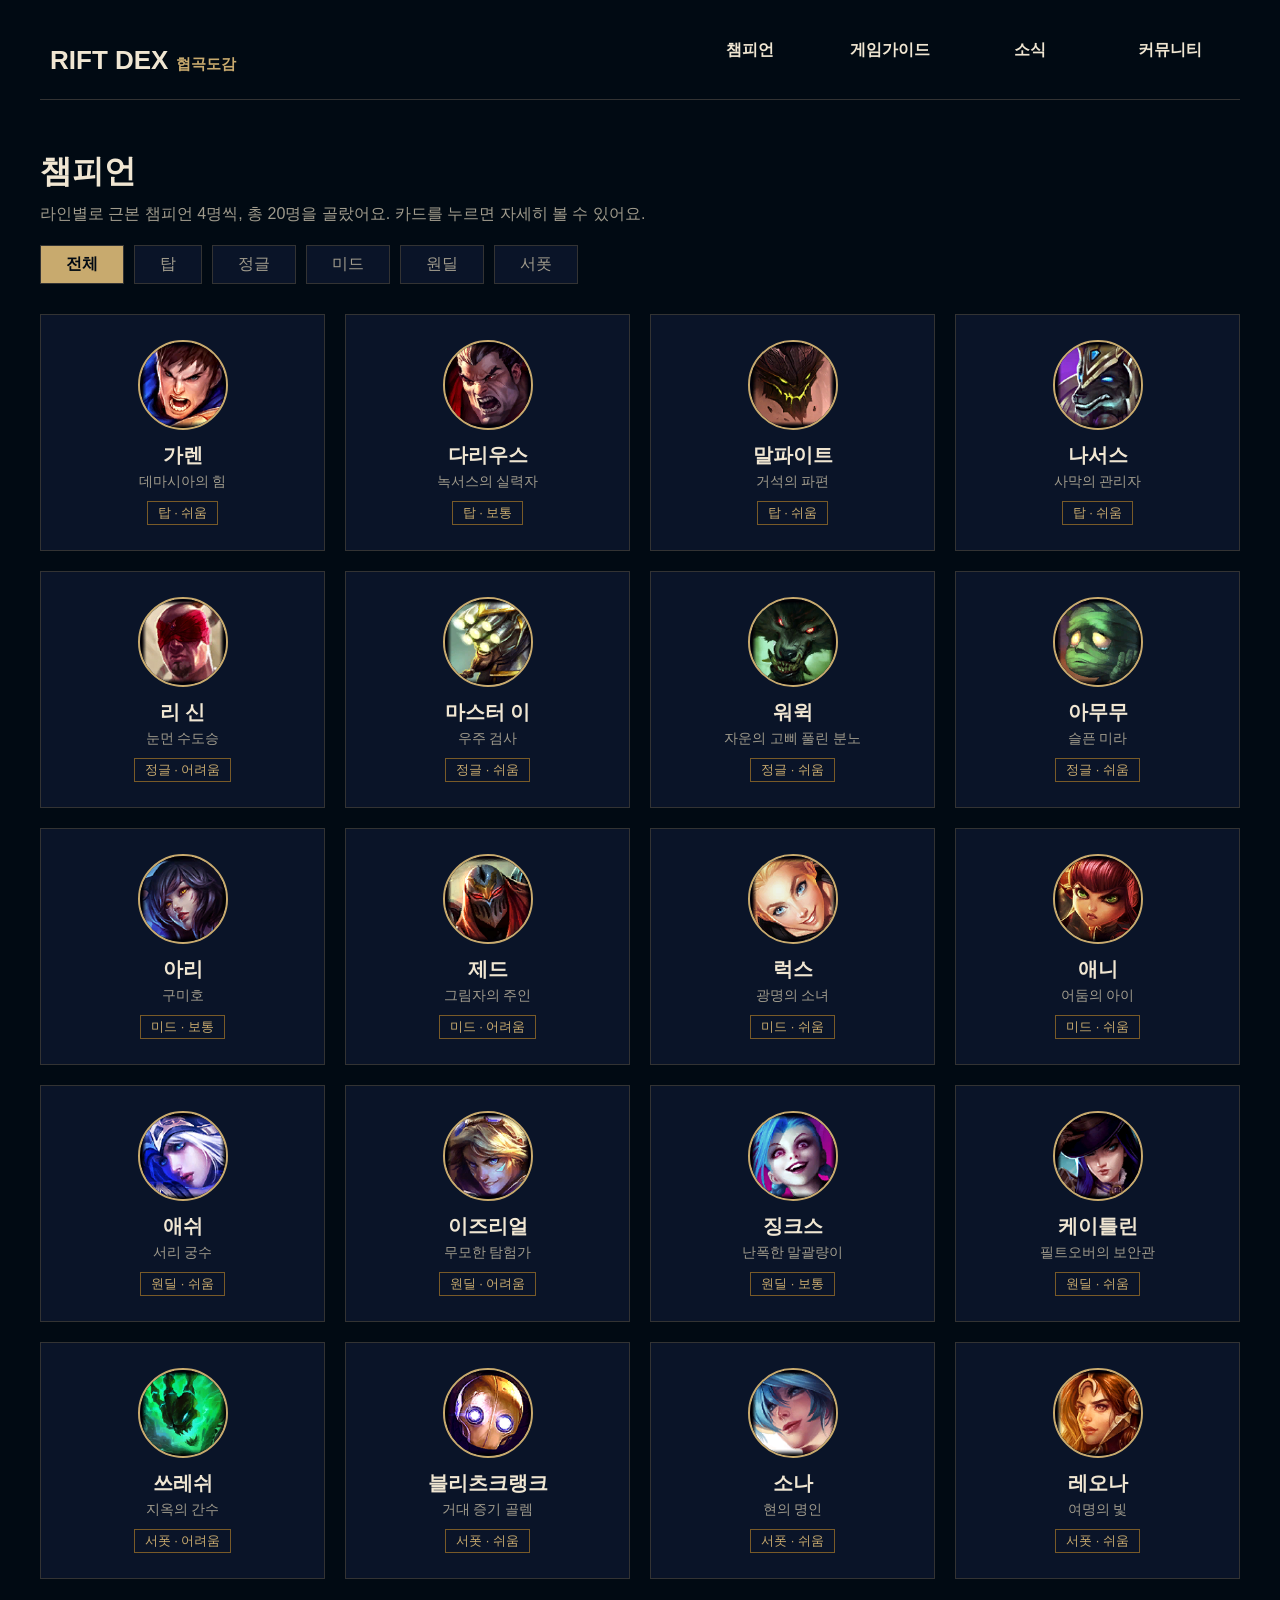
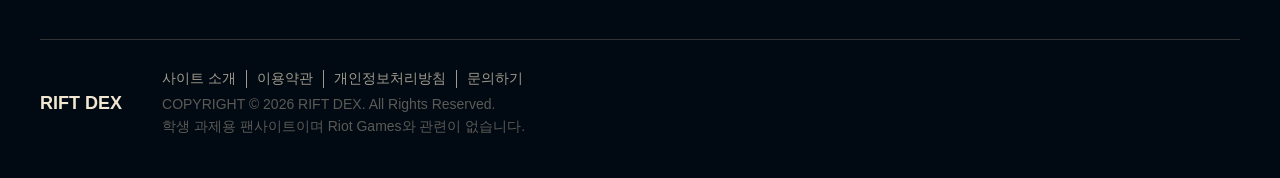
==== easy/champion.html @ 4170fc92 "협곡도감 기존버전(original) + 쉬운버전(easy) - original: 기존 협곡도감 RIFT DEX 그대로 복사 - easy: 푸드페스티벌 구조로 다운그레이드, 라인별 " ====
<!DOCTYPE html>
<html lang="ko">
<head>
    <meta charset="UTF-8">
    <meta name="viewport" content="width=device-width, initial-scale=1.0">
    <title>챔피언 | 협곡도감</title>
    <link rel="stylesheet" href="css/style.css">
    <script src="js/jquery-1.12.3.js" defer></script>
    <script src="js/script.js" defer></script>
</head>
<body>
    <div class="wrap">
        <div class="inner">
            <header id="header">
                <h1>
                    <a href="index.html">RIFT DEX <span>협곡도감</span></a>
                </h1>
                <nav id="nav">
                    <ul>
                        <li>
                            <a href="champion.html">챔피언</a>
                            <ul class="sub">
                                <li><a href="champion.html#top">탑</a></li>
                                <li><a href="champion.html#jungle">정글</a></li>
                                <li><a href="champion.html#mid">미드</a></li>
                                <li><a href="champion.html#adc">원딜</a></li>
                                <li><a href="champion.html#sup">서폿</a></li>
                            </ul>
                        </li>
                        <li>
                            <a href="#">게임가이드</a>
                            <ul class="sub">
                                <li><a href="#">라인 설명</a></li>
                                <li><a href="#">용어 사전</a></li>
                                <li><a href="#">초보 팁</a></li>
                            </ul>
                        </li>
                        <li>
                            <a href="#">소식</a>
                            <ul class="sub">
                                <li><a href="#">패치노트</a></li>
                                <li><a href="#">스킨</a></li>
                                <li><a href="#">이벤트</a></li>
                            </ul>
                        </li>
                        <li>
                            <a href="#">커뮤니티</a>
                            <ul class="sub">
                                <li><a href="#">공지사항</a></li>
                                <li><a href="#">자유게시판</a></li>
                                <li><a href="#">문의하기</a></li>
                            </ul>
                        </li>
                    </ul>
                </nav>
                <div class="menuBg"></div>
            </header>
            <section class="title">
                <h2>챔피언</h2>
                <p>라인별로 근본 챔피언 4명씩, 총 20명을 골랐어요. 카드를 누르면 자세히 볼 수 있어요.</p>
            </section>
            <ul class="lane">
                <li><button class="on" data-lane="all">전체</button></li>
                <li><button data-lane="top">탑</button></li>
                <li><button data-lane="jungle">정글</button></li>
                <li><button data-lane="mid">미드</button></li>
                <li><button data-lane="adc">원딜</button></li>
                <li><button data-lane="sup">서폿</button></li>
            </ul>
            <div class="champ">
                <ul>
                    <!-- 탑 -->
                    <li class="top">
                        <a href="#" class="pop"
                            data-label="탑 · 난이도 쉬움"
                            data-title="가렌 - 데마시아의 힘"
                            data-img="img/splash/garen.jpg"
                            data-text="스킬이 단순하고 튼튼해서 입문용 1순위. 빙글빙글 돌면서 때리면 끝!<br>궁극기: 데마시아의 정의">
                            <img src="img/icon/garen.png" alt="가렌">
                            <strong>가렌</strong>
                            <em>데마시아의 힘</em>
                            <span>탑 · 쉬움</span>
                        </a>
                    </li>
                    <li class="top">
                        <a href="#" class="pop"
                            data-label="탑 · 난이도 보통"
                            data-title="다리우스 - 녹서스의 실력자"
                            data-img="img/splash/darius.jpg"
                            data-text="도끼로 출혈을 쌓고, 궁극기로 마무리하는 싸움꾼.<br>궁극기: 녹서스의 단두대">
                            <img src="img/icon/darius.png" alt="다리우스">
                            <strong>다리우스</strong>
                            <em>녹서스의 실력자</em>
                            <span>탑 · 보통</span>
                        </a>
                    </li>
                    <li class="top">
                        <a href="#" class="pop"
                            data-label="탑 · 난이도 쉬움"
                            data-title="말파이트 - 거석의 파편"
                            data-img="img/splash/malphite.jpg"
                            data-text="궁극기 한 방으로 적 여러 명을 띄우는 바위 탱커.<br>궁극기: 멈출 수 없는 힘">
                            <img src="img/icon/malphite.png" alt="말파이트">
                            <strong>말파이트</strong>
                            <em>거석의 파편</em>
                            <span>탑 · 쉬움</span>
                        </a>
                    </li>
                    <li class="top">
                        <a href="#" class="pop"
                            data-label="탑 · 난이도 쉬움"
                            data-title="나서스 - 사막의 관리자"
                            data-img="img/splash/nasus.jpg"
                            data-text="Q로 미니언을 잡을수록 계속 강해지는 성장형 챔피언.<br>궁극기: 사막의 분노">
                            <img src="img/icon/nasus.png" alt="나서스">
                            <strong>나서스</strong>
                            <em>사막의 관리자</em>
                            <span>탑 · 쉬움</span>
                        </a>
                    </li>
                    <!-- 정글 -->
                    <li class="jungle">
                        <a href="#" class="pop"
                            data-label="정글 · 난이도 어려움"
                            data-title="리 신 - 눈먼 수도승"
                            data-img="img/splash/leesin.jpg"
                            data-text="발차기로 적을 날려 보내는 기술형 정글러. 어렵지만 멋있다!<br>궁극기: 용의 분노">
                            <img src="img/icon/leesin.png" alt="리 신">
                            <strong>리 신</strong>
                            <em>눈먼 수도승</em>
                            <span>정글 · 어려움</span>
                        </a>
                    </li>
                    <li class="jungle">
                        <a href="#" class="pop"
                            data-label="정글 · 난이도 쉬움"
                            data-title="마스터 이 - 우주 검사"
                            data-img="img/splash/masteryi.jpg"
                            data-text="궁극기를 켜고 달려가서 평타로 다 베어버리는 정글러.<br>궁극기: 최후의 전사">
                            <img src="img/icon/masteryi.png" alt="마스터 이">
                            <strong>마스터 이</strong>
                            <em>우주 검사</em>
                            <span>정글 · 쉬움</span>
                        </a>
                    </li>
                    <li class="jungle">
                        <a href="#" class="pop"
                            data-label="정글 · 난이도 쉬움"
                            data-title="워윅 - 자운의 고삐 풀린 분노"
                            data-img="img/splash/warwick.jpg"
                            data-text="피 냄새를 맡고 달려가 궁극기로 적을 붙잡는 늑대인간.<br>궁극기: 무한의 구속">
                            <img src="img/icon/warwick.png" alt="워윅">
                            <strong>워윅</strong>
                            <em>자운의 고삐 풀린 분노</em>
                            <span>정글 · 쉬움</span>
                        </a>
                    </li>
                    <li class="jungle">
                        <a href="#" class="pop"
                            data-label="정글 · 난이도 쉬움"
                            data-title="아무무 - 슬픈 미라"
                            data-img="img/splash/amumu.jpg"
                            data-text="붕대로 날아가서 궁극기로 적 전체를 묶는 한타 정글러.<br>궁극기: 슬픈 미라의 저주">
                            <img src="img/icon/amumu.png" alt="아무무">
                            <strong>아무무</strong>
                            <em>슬픈 미라</em>
                            <span>정글 · 쉬움</span>
                        </a>
                    </li>
                    <!-- 미드 -->
                    <li class="mid">
                        <a href="#" class="pop"
                            data-label="미드 · 난이도 보통"
                            data-title="아리 - 구미호"
                            data-img="img/splash/ahri.jpg"
                            data-text="매혹(E)으로 적을 끌어오고, 궁극기로 세 번 대시하는 구미호.<br>궁극기: 혼령 질주">
                            <img src="img/icon/ahri.png" alt="아리">
                            <strong>아리</strong>
                            <em>구미호</em>
                            <span>미드 · 보통</span>
                        </a>
                    </li>
                    <li class="mid">
                        <a href="#" class="pop"
                            data-label="미드 · 난이도 어려움"
                            data-title="제드 - 그림자의 주인"
                            data-img="img/splash/zed.jpg"
                            data-text="그림자 분신으로 순식간에 적을 암살하는 닌자.<br>궁극기: 죽음의 표식">
                            <img src="img/icon/zed.png" alt="제드">
                            <strong>제드</strong>
                            <em>그림자의 주인</em>
                            <span>미드 · 어려움</span>
                        </a>
                    </li>
                    <li class="mid">
                        <a href="#" class="pop"
                            data-label="미드 · 난이도 쉬움"
                            data-title="럭스 - 광명의 소녀"
                            data-img="img/splash/lux.jpg"
                            data-text="속박(Q)으로 묶고, 긴 레이저 궁극기로 멀리서 마무리.<br>궁극기: 최후의 섬광">
                            <img src="img/icon/lux.png" alt="럭스">
                            <strong>럭스</strong>
                            <em>광명의 소녀</em>
                            <span>미드 · 쉬움</span>
                        </a>
                    </li>
                    <li class="mid">
                        <a href="#" class="pop"
                            data-label="미드 · 난이도 쉬움"
                            data-title="애니 - 어둠의 아이"
                            data-img="img/splash/annie.jpg"
                            data-text="곰 인형 티버를 소환해서 한타를 여는 쉬운 마법사.<br>궁극기: 소환: 티버">
                            <img src="img/icon/annie.png" alt="애니">
                            <strong>애니</strong>
                            <em>어둠의 아이</em>
                            <span>미드 · 쉬움</span>
                        </a>
                    </li>
                    <!-- 원딜 -->
                    <li class="adc">
                        <a href="#" class="pop"
                            data-label="원딜 · 난이도 쉬움"
                            data-title="애쉬 - 서리 궁수"
                            data-img="img/splash/ashe.jpg"
                            data-text="평타마다 적을 느리게 만들고, 궁극기 화살로 기절시키는 궁수.<br>궁극기: 마법의 수정화살">
                            <img src="img/icon/ashe.png" alt="애쉬">
                            <strong>애쉬</strong>
                            <em>서리 궁수</em>
                            <span>원딜 · 쉬움</span>
                        </a>
                    </li>
                    <li class="adc">
                        <a href="#" class="pop"
                            data-label="원딜 · 난이도 어려움"
                            data-title="이즈리얼 - 무모한 탐험가"
                            data-img="img/splash/ezreal.jpg"
                            data-text="순간이동(E)으로 피하면서 Q를 맞히는 스킬샷 원딜.<br>궁극기: 정조준 일격">
                            <img src="img/icon/ezreal.png" alt="이즈리얼">
                            <strong>이즈리얼</strong>
                            <em>무모한 탐험가</em>
                            <span>원딜 · 어려움</span>
                        </a>
                    </li>
                    <li class="adc">
                        <a href="#" class="pop"
                            data-label="원딜 · 난이도 보통"
                            data-title="징크스 - 난폭한 말괄량이"
                            data-img="img/splash/jinx.jpg"
                            data-text="적을 잡을수록 빨라지는 로켓 원딜.<br>궁극기: 초강력 초토화 로켓!">
                            <img src="img/icon/jinx.png" alt="징크스">
                            <strong>징크스</strong>
                            <em>난폭한 말괄량이</em>
                            <span>원딜 · 보통</span>
                        </a>
                    </li>
                    <li class="adc">
                        <a href="#" class="pop"
                            data-label="원딜 · 난이도 쉬움"
                            data-title="케이틀린 - 필트오버의 보안관"
                            data-img="img/splash/caitlyn.jpg"
                            data-text="사거리가 길어서 라인전이 편한 저격수.<br>궁극기: 비장의 한 발">
                            <img src="img/icon/caitlyn.png" alt="케이틀린">
                            <strong>케이틀린</strong>
                            <em>필트오버의 보안관</em>
                            <span>원딜 · 쉬움</span>
                        </a>
                    </li>
                    <!-- 서폿 -->
                    <li class="sup">
                        <a href="#" class="pop"
                            data-label="서폿 · 난이도 어려움"
                            data-title="쓰레쉬 - 지옥의 간수"
                            data-img="img/splash/thresh.jpg"
                            data-text="사슬(Q)로 적을 끌고, 랜턴(W)으로 아군을 구해주는 서포터.<br>궁극기: 영혼 감옥">
                            <img src="img/icon/thresh.png" alt="쓰레쉬">
                            <strong>쓰레쉬</strong>
                            <em>지옥의 간수</em>
                            <span>서폿 · 어려움</span>
                        </a>
                    </li>
                    <li class="sup">
                        <a href="#" class="pop"
                            data-label="서폿 · 난이도 쉬움"
                            data-title="블리츠크랭크 - 거대 증기 골렘"
                            data-img="img/splash/blitzcrank.jpg"
                            data-text="로켓 손(Q)으로 적을 끌어오는 그랩 서포터.<br>궁극기: 정전기장">
                            <img src="img/icon/blitzcrank.png" alt="블리츠크랭크">
                            <strong>블리츠크랭크</strong>
                            <em>거대 증기 골렘</em>
                            <span>서폿 · 쉬움</span>
                        </a>
                    </li>
                    <li class="sup">
                        <a href="#" class="pop"
                            data-label="서폿 · 난이도 쉬움"
                            data-title="소나 - 현의 명인"
                            data-img="img/splash/sona.jpg"
                            data-text="아군을 회복시키고 빠르게 해주는 음악가 서포터.<br>궁극기: 크레센도">
                            <img src="img/icon/sona.png" alt="소나">
                            <strong>소나</strong>
                            <em>현의 명인</em>
                            <span>서폿 · 쉬움</span>
                        </a>
                    </li>
                    <li class="sup">
                        <a href="#" class="pop"
                            data-label="서폿 · 난이도 쉬움"
                            data-title="레오나 - 여명의 빛"
                            data-img="img/splash/leona.jpg"
                            data-text="앞장서서 적을 기절시키는 방패 든 탱커 서포터.<br>궁극기: 흑점 폭발">
                            <img src="img/icon/leona.png" alt="레오나">
                            <strong>레오나</strong>
                            <em>여명의 빛</em>
                            <span>서폿 · 쉬움</span>
                        </a>
                    </li>
                </ul>
            </div>
            <footer id="footer">
                <p class="flogo">RIFT DEX</p>
                <div>
                    <ul class="fmenu">
                        <li><a href="#">사이트 소개</a></li>
                        <li><a href="#">이용약관</a></li>
                        <li><a href="#">개인정보처리방침</a></li>
                        <li><a href="#">문의하기</a></li>
                    </ul>
                    <p class="fcopy">
                        COPYRIGHT &copy; 2026 RIFT DEX. All Rights Reserved.<br>
                        학생 과제용 팬사이트이며 Riot Games와 관련이 없습니다.
                    </p>
                </div>
            </footer>
        </div>
        <div id="popup" class="popup">
            <div class="popcon">
                <p class="img">
                    <img src="" alt="">
                </p>
                <div class="text">
                    <p class="label"></p>
                    <h2></h2>
                    <p class="desc"></p>
                </div>
                <div class="close">
                    <button>✕</button>
                </div>
            </div>
        </div>
    </div><!--//wrap-->
</body>
</html>
---- easy/css/style.css ----
@charset "utf-8";

/* =========================
   색상 메모 (롤 느낌)
   배경 #010a13 / 패널 #0a1428 / 골드 #c8aa6e
   밝은 글씨 #f0e6d2 / 기본 글씨 #a09b8c
========================= */

/* =========================
   reset
========================= */
* {
    margin: 0;
    padding: 0;
    box-sizing: border-box;
}

li {
    list-style: none;
}

a {
    text-decoration: none;
    color: inherit;
}

img {
    max-width: 100%;
    vertical-align: top;
}

button {
    cursor: pointer;
    border: 0;
    font: inherit;
}

/* =========================
   layout
========================= */
body {
    background: #010a13;
    color: #a09b8c;
    font-family: "Malgun Gothic", sans-serif;
}

.wrap {
    position: relative;
}

.inner {
    width: 1200px;
    margin: auto;
}

/* =========================
   header
========================= */
header {
    position: relative;
    height: 100px;
    padding-top: 40px;
    padding-left: 10px;
    border-bottom: 1px solid #333;
}

header h1 a {
    color: #f0e6d2;
    font-size: 26px;
}

header h1 span {
    color: #c8aa6e;
    font-size: 15px;
}

/* nav */
nav {
    position: absolute;
    top: 30px;
    right: 0;
    z-index: 10;
}

nav > ul {
    display: flex;
}

nav > ul > li > a {
    display: block;
    width: 140px;
    padding: 10px;
    color: #f0e6d2;
    font-weight: bold;
    text-align: center;
}

nav > ul > li:hover > a {
    background: #c8aa6e;
    color: #010a13;
}

/* sub menu */
.sub {
    display: none;
    padding-top: 30px;
}

.sub li a {
    display: block;
    padding: 5px;
    color: #f0e6d2;
    font-size: 14px;
    text-align: center;
}

.sub li a:hover {
    color: #c8aa6e;
}

/* menu background */
.menuBg {
    display: none;
    position: absolute;
    top: 100px;
    left: 0;
    z-index: 5;
    width: 100%;
    height: 170px;
    background: rgba(0, 0, 0, 0.9);
}

/* =========================
   slide
========================= */
.slide {
    height: 400px;
    margin-top: 30px;
    overflow: hidden;
}

.slide ul {
    display: flex;
    width: 3600px;
    height: 400px;
}

.slide ul li {
    position: relative;
    width: 1200px;
    height: 400px;
}

.slide ul li a {
    display: block;
    width: 100%;
    height: 100%;
}

.slide ul li.s1 {
    background: url(../img/s1.jpg) no-repeat center 20% / cover;
}

.slide ul li.s2 {
    background: url(../img/s2.jpg) no-repeat center 30% / cover;
}

.slide ul li.s3 {
    background: url(../img/s3.jpg) no-repeat center 25% / cover;
}

.slide ul li h2 {
    position: absolute;
    left: 50px;
    bottom: 50px;
    padding: 20px 30px;
    background: rgba(1, 10, 19, 0.85);
    border-left: 5px solid #c8aa6e;
    color: #f0e6d2;
    font-size: 26px;
}

.slide ul li h2 span {
    display: block;
    margin-bottom: 5px;
    color: #c8aa6e;
    font-size: 16px;
}

/* =========================
   contents
========================= */
.contents {
    display: flex;
    gap: 30px;
    margin: 50px 0;
}

.contents article {
    width: 380px;
}

.contents h2 {
    color: #f0e6d2;
    font-size: 20px;
}

/* =========================
   tab
========================= */
.tab {
    position: relative;
    height: 260px;
}

.tabmenu {
    display: flex;
    gap: 20px;
}

.tabmenu > li > h2 > a {
    color: #5b5a56;
}

.tabmenu > li.on > h2 > a {
    color: #f0e6d2;
}

.tabcon {
    position: absolute;
    top: 45px;
    left: 0;
    width: 100%;
}

/* notice (패치노트) */
.notice ul {
    border-top: 1px solid #333;
}

.notice ul li {
    border-bottom: 1px solid #333;
}

.notice ul li a {
    display: block;
    position: relative;
    padding: 14px 0;
}

.notice ul li p {
    width: 300px;
    color: #f0e6d2;
    white-space: nowrap;
    overflow: hidden;
    text-overflow: ellipsis;
}

.notice ul li a:hover p {
    color: #c8aa6e;
}

.notice ul li span {
    position: absolute;
    top: 14px;
    right: 0;
    font-size: 14px;
}

/* gallery (스킨) */
.gall {
    display: none;
}

.gall ul {
    display: flex;
    gap: 10px;
}

.gall ul li img {
    width: 120px;
    height: 200px;
    object-fit: cover;
    border: 1px solid #333;
}

.gall ul li a:hover img {
    border-color: #c8aa6e;
}

/* =========================
   banner
========================= */
.banner h2 {
    margin-bottom: 15px;
}

.banner a {
    display: block;
    height: 210px;
    background: url(../img/splash/thresh.jpg) center 30% / cover;
    border: 1px solid #333;
}

.banner a:hover {
    border-color: #c8aa6e;
}

.banner div {
    height: 100%;
    padding: 25px;
    background: rgba(1, 10, 19, 0.7);
}

.banner div h3 {
    margin-bottom: 10px;
    color: #f0e6d2;
    font-size: 22px;
}

.banner p {
    color: #f0e6d2;
    line-height: 1.6;
}

.banner .txt {
    margin-top: 20px;
    color: #0ac8b9;
    font-weight: bold;
}

/* =========================
   go (바로가기)
========================= */
.go h2 {
    margin-bottom: 15px;
}

.go ul li {
    margin-bottom: 10px;
}

.go ul li a {
    display: flex;
    align-items: center;
    gap: 15px;
    height: 63px;
    padding: 0 10px;
    background: #0a1428;
    border: 1px solid #333;
}

.go ul li a:hover {
    border-color: #c8aa6e;
}

.go ul li p {
    width: 45px;
    height: 45px;
}

.go ul li span {
    color: #f0e6d2;
    font-weight: bold;
}

/* =========================
   footer
========================= */
footer {
    display: flex;
    align-items: center;
    gap: 40px;
    padding: 30px 0 40px;
    border-top: 1px solid #333;
    font-size: 14px;
}

.flogo {
    color: #f0e6d2;
    font-size: 18px;
    font-weight: bold;
}

.fmenu {
    display: flex;
    gap: 10px;
    margin-bottom: 5px;
}

.fmenu li {
    padding-right: 10px;
    border-right: 1px solid #a09b8c;
}

.fmenu li:last-child {
    border: none;
}

.fcopy {
    color: #5b5a56;
    line-height: 1.6;
}

/* =========================
   popup
========================= */
.popup {
    display: none;
    position: fixed;
    top: 0;
    left: 0;
    z-index: 100;
    width: 100%;
    height: 100%;
    background: rgba(0, 0, 0, 0.8);
}

.popcon {
    position: absolute;
    top: 50%;
    left: 50%;
    transform: translate(-50%, -50%);
    width: 640px;
    background: #0a1428;
    border: 1px solid #c8aa6e;
}

.popcon .img img {
    width: 100%;
    height: 300px;
    object-fit: cover;
}

.popcon .text {
    padding: 25px 30px 30px;
}

.popcon .label {
    margin-bottom: 5px;
    color: #c8aa6e;
    font-size: 14px;
}

.popcon h2 {
    color: #f0e6d2;
    font-size: 24px;
}

.popcon .desc {
    margin-top: 10px;
    line-height: 1.6;
}

.popcon .close button {
    position: absolute;
    top: 10px;
    right: 10px;
    width: 36px;
    height: 36px;
    background: rgba(0, 0, 0, 0.7);
    border: 1px solid #c8aa6e;
    color: #f0e6d2;
    font-size: 16px;
}

/* =========================
   champion 페이지
========================= */
.title {
    padding: 50px 0 20px;
}

.title h2 {
    margin-bottom: 10px;
    color: #f0e6d2;
    font-size: 32px;
}

/* 라인 버튼 */
.lane {
    display: flex;
    gap: 10px;
}

.lane button {
    padding: 8px 25px;
    background: #0a1428;
    border: 1px solid #333;
    color: #a09b8c;
}

.lane button:hover,
.lane button.on {
    background: #c8aa6e;
    color: #010a13;
    font-weight: bold;
}

/* 챔피언 카드 (한 줄에 4개 = 라인 하나) */
.champ ul {
    display: flex;
    flex-wrap: wrap;
    gap: 20px;
    margin: 30px 0 60px;
}

.champ ul li {
    width: 285px;
}

.champ ul li a {
    display: block;
    padding: 25px 10px;
    background: #0a1428;
    border: 1px solid #333;
    text-align: center;
}

.champ ul li a:hover {
    border-color: #c8aa6e;
}

.champ ul li img {
    width: 90px;
    height: 90px;
    border: 2px solid #c8aa6e;
    border-radius: 50%;
}

.champ ul li strong {
    display: block;
    margin-top: 12px;
    color: #f0e6d2;
    font-size: 20px;
}

.champ ul li em {
    display: block;
    margin-top: 4px;
    font-style: normal;
    font-size: 14px;
}

.champ ul li span {
    display: inline-block;
    margin-top: 10px;
    padding: 2px 10px;
    border: 1px solid #785a28;
    color: #c8aa6e;
    font-size: 13px;
}
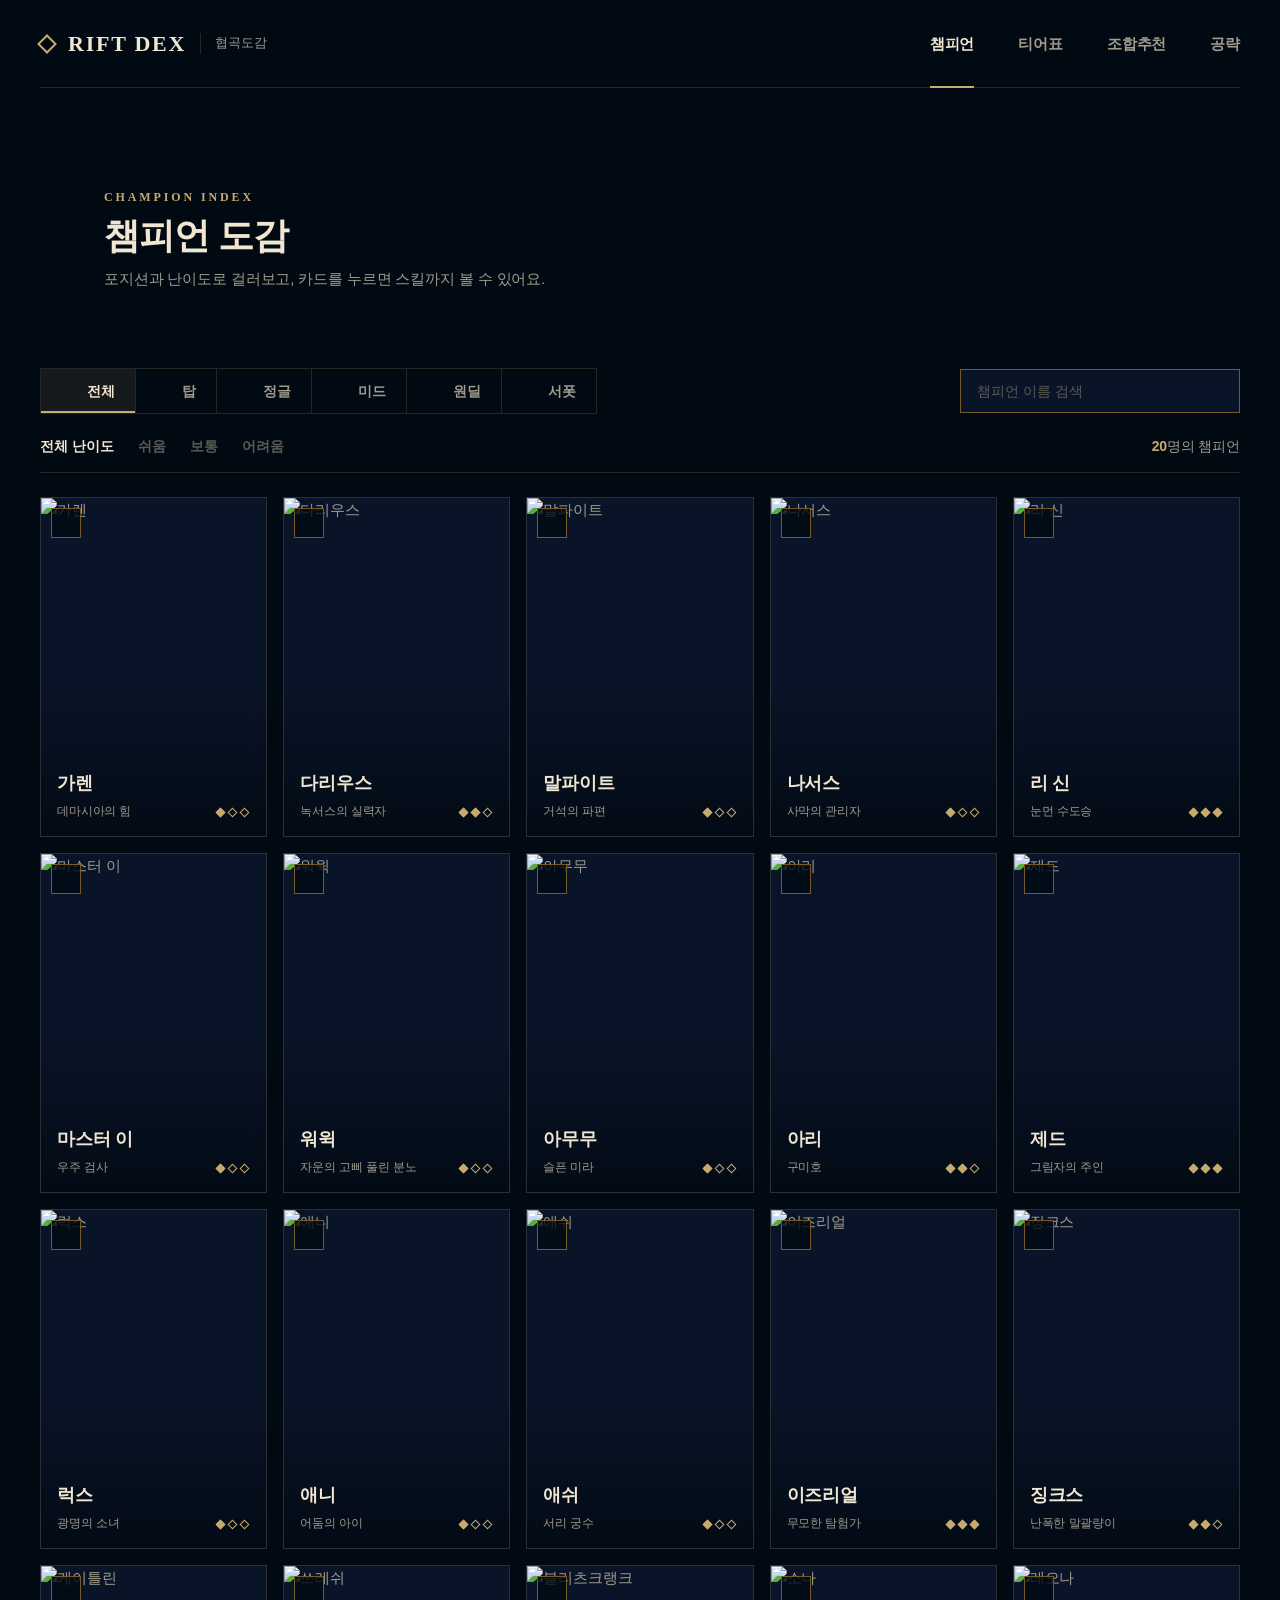
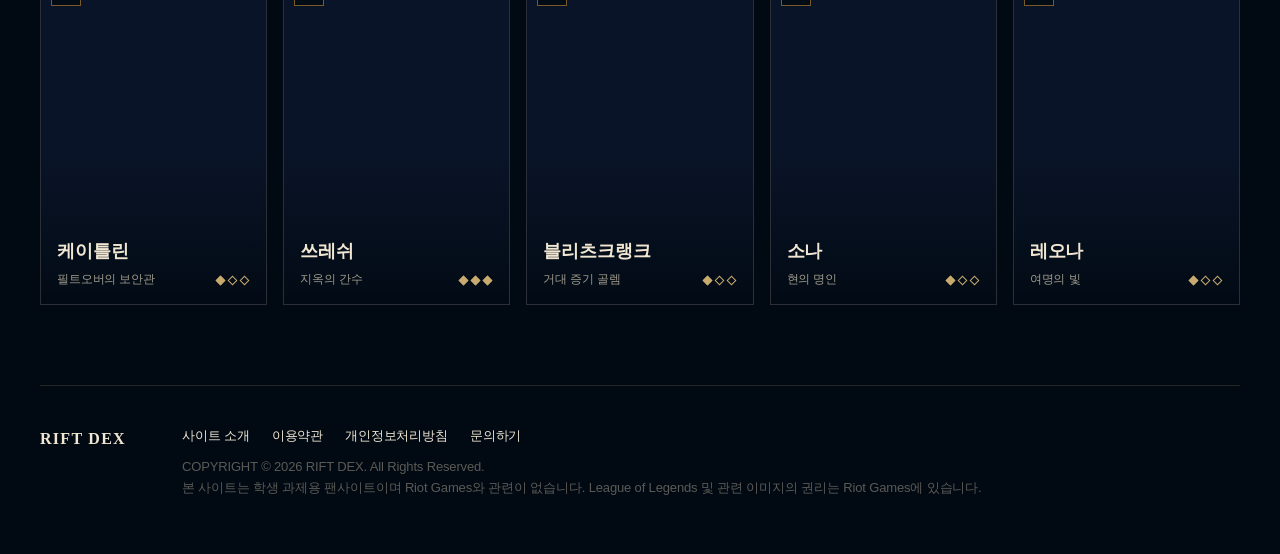
==== commit 65ae144b: "easy: 기존 협곡도감에서 챔피언만 20명으로 줄인 버전으로 교체 - 이전 easy(푸드페스티벌 구조로 새로 만든 버전) 삭제, original 복사본에서 다시 시작 - data" ====
--- a/easy/champion.html
+++ b/easy/champion.html
@@ -3,319 +3,65 @@
 <head>
     <meta charset="UTF-8">
     <meta name="viewport" content="width=device-width, initial-scale=1.0">
-    <title>챔피언 | 협곡도감</title>
+    <title>챔피언 도감 | 협곡도감 RIFT DEX</title>
+    <link rel="icon" href="img/favicon.svg">
+    <link rel="stylesheet" href="https://cdn.jsdelivr.net/gh/orioncactus/pretendard@v1.3.9/dist/web/static/pretendard.min.css">
+    <link rel="stylesheet" href="https://fonts.googleapis.com/css2?family=Cinzel:wght@600;700&display=swap">
     <link rel="stylesheet" href="css/style.css">
+    <link rel="stylesheet" href="css/sub.css">
     <script src="js/jquery-1.12.3.js" defer></script>
-    <script src="js/script.js" defer></script>
+    <script src="js/data.js" defer></script>
+    <script src="js/champion.js" defer></script>
 </head>
 <body>
     <div class="wrap">
         <div class="inner">
             <header id="header">
                 <h1>
-                    <a href="index.html">RIFT DEX <span>협곡도감</span></a>
+                    <a href="index.html">
+                        <span class="mark"></span>
+                        <span class="logo">RIFT DEX</span>
+                        <em>협곡도감</em>
+                    </a>
                 </h1>
                 <nav id="nav">
                     <ul>
-                        <li>
-                            <a href="champion.html">챔피언</a>
-                            <ul class="sub">
-                                <li><a href="champion.html#top">탑</a></li>
-                                <li><a href="champion.html#jungle">정글</a></li>
-                                <li><a href="champion.html#mid">미드</a></li>
-                                <li><a href="champion.html#adc">원딜</a></li>
-                                <li><a href="champion.html#sup">서폿</a></li>
-                            </ul>
-                        </li>
-                        <li>
-                            <a href="#">게임가이드</a>
-                            <ul class="sub">
-                                <li><a href="#">라인 설명</a></li>
-                                <li><a href="#">용어 사전</a></li>
-                                <li><a href="#">초보 팁</a></li>
-                            </ul>
-                        </li>
-                        <li>
-                            <a href="#">소식</a>
-                            <ul class="sub">
-                                <li><a href="#">패치노트</a></li>
-                                <li><a href="#">스킨</a></li>
-                                <li><a href="#">이벤트</a></li>
-                            </ul>
-                        </li>
-                        <li>
-                            <a href="#">커뮤니티</a>
-                            <ul class="sub">
-                                <li><a href="#">공지사항</a></li>
-                                <li><a href="#">자유게시판</a></li>
-                                <li><a href="#">문의하기</a></li>
-                            </ul>
-                        </li>
+                        <li><a href="champion.html" class="on">챔피언</a></li>
+                        <li><a href="tier.html">티어표</a></li>
+                        <li><a href="team.html">조합추천</a></li>
+                        <li><a href="guide.html">공략</a></li>
                     </ul>
                 </nav>
-                <div class="menuBg"></div>
             </header>
-            <section class="title">
-                <h2>챔피언</h2>
-                <p>라인별로 근본 챔피언 4명씩, 총 20명을 골랐어요. 카드를 누르면 자세히 볼 수 있어요.</p>
+            <section class="sub-visual champion">
+                <p class="label">CHAMPION INDEX</p>
+                <h2>챔피언 도감</h2>
+                <p class="desc">포지션과 난이도로 걸러보고, 카드를 누르면 스킬까지 볼 수 있어요.</p>
             </section>
-            <ul class="lane">
-                <li><button class="on" data-lane="all">전체</button></li>
-                <li><button data-lane="top">탑</button></li>
-                <li><button data-lane="jungle">정글</button></li>
-                <li><button data-lane="mid">미드</button></li>
-                <li><button data-lane="adc">원딜</button></li>
-                <li><button data-lane="sup">서폿</button></li>
-            </ul>
-            <div class="champ">
-                <ul>
-                    <!-- 탑 -->
-                    <li class="top">
-                        <a href="#" class="pop"
-                            data-label="탑 · 난이도 쉬움"
-                            data-title="가렌 - 데마시아의 힘"
-                            data-img="img/splash/garen.jpg"
-                            data-text="스킬이 단순하고 튼튼해서 입문용 1순위. 빙글빙글 돌면서 때리면 끝!<br>궁극기: 데마시아의 정의">
-                            <img src="img/icon/garen.png" alt="가렌">
-                            <strong>가렌</strong>
-                            <em>데마시아의 힘</em>
-                            <span>탑 · 쉬움</span>
-                        </a>
-                    </li>
-                    <li class="top">
-                        <a href="#" class="pop"
-                            data-label="탑 · 난이도 보통"
-                            data-title="다리우스 - 녹서스의 실력자"
-                            data-img="img/splash/darius.jpg"
-                            data-text="도끼로 출혈을 쌓고, 궁극기로 마무리하는 싸움꾼.<br>궁극기: 녹서스의 단두대">
-                            <img src="img/icon/darius.png" alt="다리우스">
-                            <strong>다리우스</strong>
-                            <em>녹서스의 실력자</em>
-                            <span>탑 · 보통</span>
-                        </a>
-                    </li>
-                    <li class="top">
-                        <a href="#" class="pop"
-                            data-label="탑 · 난이도 쉬움"
-                            data-title="말파이트 - 거석의 파편"
-                            data-img="img/splash/malphite.jpg"
-                            data-text="궁극기 한 방으로 적 여러 명을 띄우는 바위 탱커.<br>궁극기: 멈출 수 없는 힘">
-                            <img src="img/icon/malphite.png" alt="말파이트">
-                            <strong>말파이트</strong>
-                            <em>거석의 파편</em>
-                            <span>탑 · 쉬움</span>
-                        </a>
-                    </li>
-                    <li class="top">
-                        <a href="#" class="pop"
-                            data-label="탑 · 난이도 쉬움"
-                            data-title="나서스 - 사막의 관리자"
-                            data-img="img/splash/nasus.jpg"
-                            data-text="Q로 미니언을 잡을수록 계속 강해지는 성장형 챔피언.<br>궁극기: 사막의 분노">
-                            <img src="img/icon/nasus.png" alt="나서스">
-                            <strong>나서스</strong>
-                            <em>사막의 관리자</em>
-                            <span>탑 · 쉬움</span>
-                        </a>
-                    </li>
-                    <!-- 정글 -->
-                    <li class="jungle">
-                        <a href="#" class="pop"
-                            data-label="정글 · 난이도 어려움"
-                            data-title="리 신 - 눈먼 수도승"
-                            data-img="img/splash/leesin.jpg"
-                            data-text="발차기로 적을 날려 보내는 기술형 정글러. 어렵지만 멋있다!<br>궁극기: 용의 분노">
-                            <img src="img/icon/leesin.png" alt="리 신">
-                            <strong>리 신</strong>
-                            <em>눈먼 수도승</em>
-                            <span>정글 · 어려움</span>
-                        </a>
-                    </li>
-                    <li class="jungle">
-                        <a href="#" class="pop"
-                            data-label="정글 · 난이도 쉬움"
-                            data-title="마스터 이 - 우주 검사"
-                            data-img="img/splash/masteryi.jpg"
-                            data-text="궁극기를 켜고 달려가서 평타로 다 베어버리는 정글러.<br>궁극기: 최후의 전사">
-                            <img src="img/icon/masteryi.png" alt="마스터 이">
-                            <strong>마스터 이</strong>
-                            <em>우주 검사</em>
-                            <span>정글 · 쉬움</span>
-                        </a>
-                    </li>
-                    <li class="jungle">
-                        <a href="#" class="pop"
-                            data-label="정글 · 난이도 쉬움"
-                            data-title="워윅 - 자운의 고삐 풀린 분노"
-                            data-img="img/splash/warwick.jpg"
-                            data-text="피 냄새를 맡고 달려가 궁극기로 적을 붙잡는 늑대인간.<br>궁극기: 무한의 구속">
-                            <img src="img/icon/warwick.png" alt="워윅">
-                            <strong>워윅</strong>
-                            <em>자운의 고삐 풀린 분노</em>
-                            <span>정글 · 쉬움</span>
-                        </a>
-                    </li>
-                    <li class="jungle">
-                        <a href="#" class="pop"
-                            data-label="정글 · 난이도 쉬움"
-                            data-title="아무무 - 슬픈 미라"
-                            data-img="img/splash/amumu.jpg"
-                            data-text="붕대로 날아가서 궁극기로 적 전체를 묶는 한타 정글러.<br>궁극기: 슬픈 미라의 저주">
-                            <img src="img/icon/amumu.png" alt="아무무">
-                            <strong>아무무</strong>
-                            <em>슬픈 미라</em>
-                            <span>정글 · 쉬움</span>
-                        </a>
-                    </li>
-                    <!-- 미드 -->
-                    <li class="mid">
-                        <a href="#" class="pop"
-                            data-label="미드 · 난이도 보통"
-                            data-title="아리 - 구미호"
-                            data-img="img/splash/ahri.jpg"
-                            data-text="매혹(E)으로 적을 끌어오고, 궁극기로 세 번 대시하는 구미호.<br>궁극기: 혼령 질주">
-                            <img src="img/icon/ahri.png" alt="아리">
-                            <strong>아리</strong>
-                            <em>구미호</em>
-                            <span>미드 · 보통</span>
-                        </a>
-                    </li>
-                    <li class="mid">
-                        <a href="#" class="pop"
-                            data-label="미드 · 난이도 어려움"
-                            data-title="제드 - 그림자의 주인"
-                            data-img="img/splash/zed.jpg"
-                            data-text="그림자 분신으로 순식간에 적을 암살하는 닌자.<br>궁극기: 죽음의 표식">
-                            <img src="img/icon/zed.png" alt="제드">
-                            <strong>제드</strong>
-                            <em>그림자의 주인</em>
-                            <span>미드 · 어려움</span>
-                        </a>
-                    </li>
-                    <li class="mid">
-                        <a href="#" class="pop"
-                            data-label="미드 · 난이도 쉬움"
-                            data-title="럭스 - 광명의 소녀"
-                            data-img="img/splash/lux.jpg"
-                            data-text="속박(Q)으로 묶고, 긴 레이저 궁극기로 멀리서 마무리.<br>궁극기: 최후의 섬광">
-                            <img src="img/icon/lux.png" alt="럭스">
-                            <strong>럭스</strong>
-                            <em>광명의 소녀</em>
-                            <span>미드 · 쉬움</span>
-                        </a>
-                    </li>
-                    <li class="mid">
-                        <a href="#" class="pop"
-                            data-label="미드 · 난이도 쉬움"
-                            data-title="애니 - 어둠의 아이"
-                            data-img="img/splash/annie.jpg"
-                            data-text="곰 인형 티버를 소환해서 한타를 여는 쉬운 마법사.<br>궁극기: 소환: 티버">
-                            <img src="img/icon/annie.png" alt="애니">
-                            <strong>애니</strong>
-                            <em>어둠의 아이</em>
-                            <span>미드 · 쉬움</span>
-                        </a>
-                    </li>
-                    <!-- 원딜 -->
-                    <li class="adc">
-                        <a href="#" class="pop"
-                            data-label="원딜 · 난이도 쉬움"
-                            data-title="애쉬 - 서리 궁수"
-                            data-img="img/splash/ashe.jpg"
-                            data-text="평타마다 적을 느리게 만들고, 궁극기 화살로 기절시키는 궁수.<br>궁극기: 마법의 수정화살">
-                            <img src="img/icon/ashe.png" alt="애쉬">
-                            <strong>애쉬</strong>
-                            <em>서리 궁수</em>
-                            <span>원딜 · 쉬움</span>
-                        </a>
-                    </li>
-                    <li class="adc">
-                        <a href="#" class="pop"
-                            data-label="원딜 · 난이도 어려움"
-                            data-title="이즈리얼 - 무모한 탐험가"
-                            data-img="img/splash/ezreal.jpg"
-                            data-text="순간이동(E)으로 피하면서 Q를 맞히는 스킬샷 원딜.<br>궁극기: 정조준 일격">
-                            <img src="img/icon/ezreal.png" alt="이즈리얼">
-                            <strong>이즈리얼</strong>
-                            <em>무모한 탐험가</em>
-                            <span>원딜 · 어려움</span>
-                        </a>
-                    </li>
-                    <li class="adc">
-                        <a href="#" class="pop"
-                            data-label="원딜 · 난이도 보통"
-                            data-title="징크스 - 난폭한 말괄량이"
-                            data-img="img/splash/jinx.jpg"
-                            data-text="적을 잡을수록 빨라지는 로켓 원딜.<br>궁극기: 초강력 초토화 로켓!">
-                            <img src="img/icon/jinx.png" alt="징크스">
-                            <strong>징크스</strong>
-                            <em>난폭한 말괄량이</em>
-                            <span>원딜 · 보통</span>
-                        </a>
-                    </li>
-                    <li class="adc">
-                        <a href="#" class="pop"
-                            data-label="원딜 · 난이도 쉬움"
-                            data-title="케이틀린 - 필트오버의 보안관"
-                            data-img="img/splash/caitlyn.jpg"
-                            data-text="사거리가 길어서 라인전이 편한 저격수.<br>궁극기: 비장의 한 발">
-                            <img src="img/icon/caitlyn.png" alt="케이틀린">
-                            <strong>케이틀린</strong>
-                            <em>필트오버의 보안관</em>
-                            <span>원딜 · 쉬움</span>
-                        </a>
-                    </li>
-                    <!-- 서폿 -->
-                    <li class="sup">
-                        <a href="#" class="pop"
-                            data-label="서폿 · 난이도 어려움"
-                            data-title="쓰레쉬 - 지옥의 간수"
-                            data-img="img/splash/thresh.jpg"
-                            data-text="사슬(Q)로 적을 끌고, 랜턴(W)으로 아군을 구해주는 서포터.<br>궁극기: 영혼 감옥">
-                            <img src="img/icon/thresh.png" alt="쓰레쉬">
-                            <strong>쓰레쉬</strong>
-                            <em>지옥의 간수</em>
-                            <span>서폿 · 어려움</span>
-                        </a>
-                    </li>
-                    <li class="sup">
-                        <a href="#" class="pop"
-                            data-label="서폿 · 난이도 쉬움"
-                            data-title="블리츠크랭크 - 거대 증기 골렘"
-                            data-img="img/splash/blitzcrank.jpg"
-                            data-text="로켓 손(Q)으로 적을 끌어오는 그랩 서포터.<br>궁극기: 정전기장">
-                            <img src="img/icon/blitzcrank.png" alt="블리츠크랭크">
-                            <strong>블리츠크랭크</strong>
-                            <em>거대 증기 골렘</em>
-                            <span>서폿 · 쉬움</span>
-                        </a>
-                    </li>
-                    <li class="sup">
-                        <a href="#" class="pop"
-                            data-label="서폿 · 난이도 쉬움"
-                            data-title="소나 - 현의 명인"
-                            data-img="img/splash/sona.jpg"
-                            data-text="아군을 회복시키고 빠르게 해주는 음악가 서포터.<br>궁극기: 크레센도">
-                            <img src="img/icon/sona.png" alt="소나">
-                            <strong>소나</strong>
-                            <em>현의 명인</em>
-                            <span>서폿 · 쉬움</span>
-                        </a>
-                    </li>
-                    <li class="sup">
-                        <a href="#" class="pop"
-                            data-label="서폿 · 난이도 쉬움"
-                            data-title="레오나 - 여명의 빛"
-                            data-img="img/splash/leona.jpg"
-                            data-text="앞장서서 적을 기절시키는 방패 든 탱커 서포터.<br>궁극기: 흑점 폭발">
-                            <img src="img/icon/leona.png" alt="레오나">
-                            <strong>레오나</strong>
-                            <em>여명의 빛</em>
-                            <span>서폿 · 쉬움</span>
-                        </a>
-                    </li>
+            <div class="filter">
+                <ul class="pos-btn">
+                    <li><button class="on" data-pos="all"><i class="pos all"></i>전체</button></li>
+                    <li><button data-pos="top"><i class="pos top"></i>탑</button></li>
+                    <li><button data-pos="jungle"><i class="pos jungle"></i>정글</button></li>
+                    <li><button data-pos="mid"><i class="pos mid"></i>미드</button></li>
+                    <li><button data-pos="adc"><i class="pos adc"></i>원딜</button></li>
+                    <li><button data-pos="sup"><i class="pos sup"></i>서폿</button></li>
                 </ul>
+                <div class="search">
+                    <input type="text" id="search" placeholder="챔피언 이름 검색">
+                </div>
             </div>
+            <div class="filter-sub">
+                <ul class="diff-btn">
+                    <li><button class="on" data-diff="all">전체 난이도</button></li>
+                    <li><button data-diff="1">쉬움</button></li>
+                    <li><button data-diff="2">보통</button></li>
+                    <li><button data-diff="3">어려움</button></li>
+                </ul>
+                <p class="count"><strong>0</strong>명의 챔피언</p>
+            </div>
+            <ul class="champ-list"></ul>
+            <p class="empty">조건에 맞는 챔피언이 없어요. 다른 포지션이나 이름으로 찾아보세요.</p>
             <footer id="footer">
                 <p class="flogo">RIFT DEX</p>
                 <div>
@@ -325,22 +71,25 @@
                         <li><a href="#">개인정보처리방침</a></li>
                         <li><a href="#">문의하기</a></li>
                     </ul>
-                    <p class="fcopy">
-                        COPYRIGHT &copy; 2026 RIFT DEX. All Rights Reserved.<br>
-                        학생 과제용 팬사이트이며 Riot Games와 관련이 없습니다.
-                    </p>
+                    <p class="fcopy">COPYRIGHT &copy; 2026 RIFT DEX. All Rights Reserved.</p>
+                    <p class="riot">본 사이트는 학생 과제용 팬사이트이며 Riot Games와 관련이 없습니다. League of Legends 및 관련 이미지의 권리는 Riot Games에 있습니다.</p>
                 </div>
             </footer>
         </div>
         <div id="popup" class="popup">
-            <div class="popcon">
-                <p class="img">
+            <div class="popcon champ-pop">
+                <p class="portrait">
                     <img src="" alt="">
                 </p>
-                <div class="text">
-                    <p class="label"></p>
+                <div class="detail">
+                    <p class="meta"></p>
                     <h2></h2>
-                    <p class="desc"></p>
+                    <p class="title"></p>
+                    <ul class="skills"></ul>
+                    <div class="skill-desc">
+                        <strong></strong>
+                        <p></p>
+                    </div>
                 </div>
                 <div class="close">
                     <button>✕</button>
--- a/easy/css/style.css
+++ b/easy/css/style.css
@@ -1,10 +1,18 @@
 @charset "utf-8";
 
 /* =========================
-   색상 메모 (롤 느낌)
-   배경 #010a13 / 패널 #0a1428 / 골드 #c8aa6e
-   밝은 글씨 #f0e6d2 / 기본 글씨 #a09b8c
-========================= */
+   색상 변수 (롤 클라이언트 톤)
+========================= */
+:root {
+    --bg: #010a13;          /* 배경 딥네이비 */
+    --panel: #0a1428;       /* 패널 */
+    --line: rgba(200, 170, 110, 0.18);  /* 연한 골드 구분선 */
+    --gold-d: #785a28;      /* 테두리 골드 */
+    --gold: #c8aa6e;        /* 포인트 골드 */
+    --gold-l: #f0e6d2;      /* 밝은 글씨 */
+    --text: #a09b8c;        /* 기본 글씨 */
+    --teal: #0ac8b9;        /* 강조 청록 (아껴 쓰기) */
+}
 
 /* =========================
    reset
@@ -39,9 +47,12 @@
    layout
 ========================= */
 body {
-    background: #010a13;
-    color: #a09b8c;
-    font-family: "Malgun Gothic", sans-serif;
+    background: var(--bg);
+    color: var(--text);
+    font-family: "Pretendard", sans-serif;
+    font-size: 15px;
+    line-height: 1.6;
+    letter-spacing: -0.01em;
 }
 
 .wrap {
@@ -53,156 +64,233 @@
     margin: auto;
 }
 
+/* 영문 작은 라벨 (CHAMPIONS 같은 것) */
+.label {
+    font-family: "Cinzel", serif;
+    font-size: 12px;
+    font-weight: 700;
+    line-height: 16px;
+    letter-spacing: 0.24em;
+    color: var(--gold);
+    margin-bottom: 8px;
+}
+
+/* 모서리를 비스듬히 자른 버튼: 바깥(a)이 골드 테두리, 안쪽(span)이 배경 */
+.btn {
+    display: inline-block;
+    padding: 1px;
+    background: var(--gold);
+    clip-path: polygon(10px 0, 100% 0, 100% calc(100% - 10px), calc(100% - 10px) 100%, 0 100%, 0 10px);
+}
+
+.btn span {
+    display: block;
+    padding: 12px 30px;
+    background: var(--bg);
+    color: var(--gold-l);
+    font-size: 14px;
+    font-weight: 600;
+    clip-path: polygon(10px 0, 100% 0, 100% calc(100% - 10px), calc(100% - 10px) 100%, 0 100%, 0 10px);
+    transition: background 0.2s;
+}
+
+.btn:hover span {
+    background: #1e2328;
+}
+
 /* =========================
    header
 ========================= */
-header {
+#header {
+    display: flex;
+    justify-content: space-between;
+    align-items: center;
+    height: 88px;
+    border-bottom: 1px solid var(--line);
+}
+
+#header h1 a {
+    display: flex;
+    align-items: center;
+    gap: 14px;
+}
+
+#header h1 .mark {
+    width: 14px;
+    height: 14px;
+    border: 2px solid var(--gold);
+    transform: rotate(45deg);
+}
+
+#header h1 .logo {
+    font-family: "Cinzel", serif;
+    font-size: 22px;
+    font-weight: 700;
+    letter-spacing: 0.08em;
+    color: var(--gold-l);
+}
+
+#header h1 em {
+    padding-left: 14px;
+    border-left: 1px solid var(--line);
+    font-style: normal;
+    font-size: 13px;
+    font-weight: 500;
+    color: var(--text);
+}
+
+/* nav (1단 메뉴 4개) */
+#nav ul {
+    display: flex;
+    gap: 44px;
+}
+
+#nav a {
     position: relative;
-    height: 100px;
-    padding-top: 40px;
-    padding-left: 10px;
-    border-bottom: 1px solid #333;
-}
-
-header h1 a {
-    color: #f0e6d2;
-    font-size: 26px;
-}
-
-header h1 span {
-    color: #c8aa6e;
+    display: block;
+    line-height: 87px;
     font-size: 15px;
-}
-
-/* nav */
-nav {
-    position: absolute;
-    top: 30px;
+    font-weight: 600;
+    color: var(--text);
+    transition: color 0.2s;
+}
+
+#nav a::after {
+    content: "";
+    position: absolute;
+    left: 0;
     right: 0;
-    z-index: 10;
-}
-
-nav > ul {
-    display: flex;
-}
-
-nav > ul > li > a {
-    display: block;
-    width: 140px;
-    padding: 10px;
-    color: #f0e6d2;
-    font-weight: bold;
-    text-align: center;
-}
-
-nav > ul > li:hover > a {
-    background: #c8aa6e;
-    color: #010a13;
-}
-
-/* sub menu */
-.sub {
-    display: none;
-    padding-top: 30px;
-}
-
-.sub li a {
-    display: block;
-    padding: 5px;
-    color: #f0e6d2;
-    font-size: 14px;
-    text-align: center;
-}
-
-.sub li a:hover {
-    color: #c8aa6e;
-}
-
-/* menu background */
-.menuBg {
-    display: none;
-    position: absolute;
-    top: 100px;
-    left: 0;
-    z-index: 5;
-    width: 100%;
-    height: 170px;
-    background: rgba(0, 0, 0, 0.9);
+    bottom: -1px;
+    height: 2px;
+    background: var(--gold);
+    transform: scaleX(0);
+    transition: transform 0.25s;
+}
+
+#nav a:hover,
+#nav a.on {
+    color: var(--gold-l);
+}
+
+#nav a:hover::after,
+#nav a.on::after {
+    transform: scaleX(1);
 }
 
 /* =========================
    slide
 ========================= */
 .slide {
-    height: 400px;
-    margin-top: 30px;
+    position: relative;
+    height: 460px;
+    margin-top: 32px;
     overflow: hidden;
 }
 
 .slide ul {
     display: flex;
     width: 3600px;
-    height: 400px;
+    height: 100%;
 }
 
 .slide ul li {
     position: relative;
     width: 1200px;
-    height: 400px;
-}
-
-.slide ul li a {
-    display: block;
-    width: 100%;
     height: 100%;
+    background-repeat: no-repeat;
+    background-size: cover;
+}
+
+/* 글씨가 잘 읽히도록 왼쪽과 아래를 어둡게 */
+.slide ul li::before {
+    content: "";
+    position: absolute;
+    inset: 0;
+    background:
+        linear-gradient(90deg, rgba(1, 10, 19, 0.95) 0%, rgba(1, 10, 19, 0.7) 35%, rgba(1, 10, 19, 0) 65%),
+        linear-gradient(0deg, rgba(1, 10, 19, 0.8) 0%, rgba(1, 10, 19, 0) 30%);
 }
 
 .slide ul li.s1 {
-    background: url(../img/s1.jpg) no-repeat center 20% / cover;
+    background-image: url(https://raw.communitydragon.org/latest/plugins/rcp-be-lol-game-data/global/default/assets/characters/ahri/skins/base/images/ahri_splash_uncentered_0.jpg);
+    background-position: center 20%;
 }
 
 .slide ul li.s2 {
-    background: url(../img/s2.jpg) no-repeat center 30% / cover;
+    background-image: url(https://raw.communitydragon.org/latest/plugins/rcp-be-lol-game-data/global/default/assets/characters/jinx/skins/base/images/jinx_splash_uncentered_0.jpg);
+    background-position: center 30%;
 }
 
 .slide ul li.s3 {
-    background: url(../img/s3.jpg) no-repeat center 25% / cover;
-}
-
-.slide ul li h2 {
-    position: absolute;
-    left: 50px;
-    bottom: 50px;
-    padding: 20px 30px;
-    background: rgba(1, 10, 19, 0.85);
-    border-left: 5px solid #c8aa6e;
-    color: #f0e6d2;
-    font-size: 26px;
-}
-
-.slide ul li h2 span {
-    display: block;
-    margin-bottom: 5px;
-    color: #c8aa6e;
-    font-size: 16px;
-}
-
-/* =========================
-   contents
+    background-image: url(https://raw.communitydragon.org/latest/plugins/rcp-be-lol-game-data/global/default/assets/characters/leona/skins/base/images/leona_splash_uncentered_0.jpg);
+    background-position: center 25%;
+}
+
+.slide .txt {
+    position: absolute;
+    top: 50%;
+    left: 64px;
+    z-index: 1;
+    width: 480px;
+    transform: translateY(-50%);
+}
+
+.slide h2 {
+    font-size: 40px;
+    font-weight: 800;
+    line-height: 1.3;
+    letter-spacing: -0.03em;
+    color: var(--gold-l);
+}
+
+.slide .desc {
+    margin-top: 16px;
+    font-size: 15px;
+}
+
+.slide .btn {
+    margin-top: 28px;
+}
+
+/* 슬라이드 위치 표시 막대 */
+.pager {
+    position: absolute;
+    left: 64px;
+    bottom: 36px;
+    z-index: 1;
+    display: flex;
+    gap: 8px;
+}
+
+.pager li {
+    width: 28px;
+    height: 2px;
+    background: rgba(240, 230, 210, 0.25);
+    transition: background 0.3s;
+}
+
+.pager li.on {
+    background: var(--gold);
+}
+
+/* =========================
+   contents (탭 / 배너 / 바로가기)
 ========================= */
 .contents {
     display: flex;
-    gap: 30px;
-    margin: 50px 0;
+    gap: 32px;
+    margin: 64px 0 80px;
 }
 
 .contents article {
-    width: 380px;
+    flex: 1;
 }
 
 .contents h2 {
-    color: #f0e6d2;
     font-size: 20px;
+    font-weight: 700;
+    line-height: 30px;
+    color: var(--gold-l);
 }
 
 /* =========================
@@ -210,220 +298,286 @@
 ========================= */
 .tab {
     position: relative;
-    height: 260px;
+    height: 302px;
 }
 
 .tabmenu {
     display: flex;
-    gap: 20px;
+    gap: 24px;
 }
 
 .tabmenu > li > h2 > a {
     color: #5b5a56;
+    transition: color 0.2s;
+}
+
+.tabmenu > li > h2 > a:hover {
+    color: var(--text);
 }
 
 .tabmenu > li.on > h2 > a {
-    color: #f0e6d2;
+    color: var(--gold-l);
 }
 
 .tabcon {
     position: absolute;
-    top: 45px;
+    top: 72px;
     left: 0;
     width: 100%;
 }
 
-/* notice (패치노트) */
+/* 패치노트 */
 .notice ul {
-    border-top: 1px solid #333;
+    border-top: 1px solid var(--line);
 }
 
 .notice ul li {
-    border-bottom: 1px solid #333;
+    border-bottom: 1px solid var(--line);
 }
 
 .notice ul li a {
-    display: block;
-    position: relative;
-    padding: 14px 0;
-}
-
-.notice ul li p {
-    width: 300px;
-    color: #f0e6d2;
+    display: flex;
+    align-items: center;
+    gap: 12px;
+    height: 56.25px;
+}
+
+.notice .tag {
+    flex: none;
+    width: 52px;
+    border: 1px solid var(--gold-d);
+    font-size: 12px;
+    line-height: 22px;
+    text-align: center;
+    color: var(--gold);
+}
+
+.notice p {
+    flex: 1;
+    font-size: 14px;
+    color: var(--gold-l);
     white-space: nowrap;
     overflow: hidden;
     text-overflow: ellipsis;
+    transition: color 0.2s;
+}
+
+.notice .date {
+    font-size: 13px;
 }
 
 .notice ul li a:hover p {
-    color: #c8aa6e;
-}
-
-.notice ul li span {
-    position: absolute;
-    top: 14px;
-    right: 0;
-    font-size: 14px;
-}
-
-/* gallery (스킨) */
+    color: var(--gold);
+}
+
+/* 스킨 갤러리 */
 .gall {
     display: none;
 }
 
 .gall ul {
     display: flex;
-    gap: 10px;
+    gap: 8px;
+}
+
+.gall ul li {
+    flex: 1;
+}
+
+.gall ul li a {
+    display: block;
+    border: 1px solid var(--line);
+    transition: border-color 0.2s;
 }
 
 .gall ul li img {
-    width: 120px;
-    height: 200px;
+    width: 100%;
+    height: 196px;
     object-fit: cover;
-    border: 1px solid #333;
-}
-
-.gall ul li a:hover img {
-    border-color: #c8aa6e;
+}
+
+.gall ul li span {
+    display: block;
+    padding: 6px 10px;
+    font-size: 12px;
+    color: var(--gold-l);
+    white-space: nowrap;
+    overflow: hidden;
+    text-overflow: ellipsis;
+}
+
+.gall ul li a:hover {
+    border-color: var(--gold);
 }
 
 /* =========================
    banner
 ========================= */
-.banner h2 {
-    margin-bottom: 15px;
-}
-
-.banner a {
+.banner > a {
+    position: relative;
     display: block;
-    height: 210px;
-    background: url(../img/splash/thresh.jpg) center 30% / cover;
-    border: 1px solid #333;
-}
-
-.banner a:hover {
-    border-color: #c8aa6e;
-}
-
-.banner div {
-    height: 100%;
-    padding: 25px;
-    background: rgba(1, 10, 19, 0.7);
-}
-
-.banner div h3 {
+    height: 230px;
+    margin-top: 18px;
+    border: 1px solid var(--line);
+    background: url(https://raw.communitydragon.org/latest/plugins/rcp-be-lol-game-data/global/default/assets/characters/thresh/skins/base/images/thresh_splash_centered_0.jpg) center 30% / cover;
+    transition: border-color 0.2s;
+}
+
+.banner > a::before {
+    content: "";
+    position: absolute;
+    inset: 0;
+    background: linear-gradient(0deg, rgba(1, 10, 19, 0.95) 20%, rgba(1, 10, 19, 0.2) 100%);
+}
+
+.banner > a:hover {
+    border-color: var(--gold);
+}
+
+.banner .txt {
+    position: absolute;
+    left: 24px;
+    right: 24px;
+    bottom: 22px;
+}
+
+.banner h3 {
+    font-size: 21px;
+    font-weight: 700;
+    line-height: 1.4;
+    color: var(--gold-l);
+}
+
+.banner .txt p {
+    margin-top: 6px;
+    font-size: 14px;
+}
+
+.banner .txt .more {
+    margin-top: 12px;
+    font-size: 13px;
+    font-weight: 600;
+    color: var(--teal);
+}
+
+/* =========================
+   go (바로가기)
+========================= */
+.go ul {
+    margin-top: 18px;
+}
+
+.go ul li + li {
+    margin-top: 10px;
+}
+
+.go ul li a {
+    position: relative;
+    display: flex;
+    align-items: center;
+    gap: 16px;
+    height: 70px;
+    padding: 0 12px;
+    border: 1px solid var(--line);
+    background: var(--panel);
+    transition: border-color 0.2s;
+}
+
+.go ul li a::after {
+    content: "›";
+    position: absolute;
+    right: 18px;
+    font-size: 22px;
+    color: var(--gold-d);
+    transition: color 0.2s;
+}
+
+.go ul li p {
+    flex: none;
+    width: 44px;
+    height: 44px;
+    border: 1px solid var(--gold-d);
+}
+
+.go ul li strong {
+    display: block;
+    font-size: 15px;
+    line-height: 22px;
+    color: var(--gold-l);
+}
+
+.go ul li span {
+    display: block;
+    font-size: 13px;
+    line-height: 20px;
+}
+
+.go ul li a:hover {
+    border-color: var(--gold);
+}
+
+.go ul li a:hover::after {
+    color: var(--gold);
+}
+
+/* =========================
+   footer
+========================= */
+#footer {
+    display: flex;
+    gap: 56px;
+    padding: 40px 0 56px;
+    border-top: 1px solid var(--line);
+    font-size: 13px;
+}
+
+#footer .flogo {
+    font-family: "Cinzel", serif;
+    font-size: 16px;
+    font-weight: 700;
+    letter-spacing: 0.08em;
+    color: var(--gold-l);
+}
+
+.fmenu {
+    display: flex;
+    gap: 22px;
     margin-bottom: 10px;
-    color: #f0e6d2;
-    font-size: 22px;
-}
-
-.banner p {
-    color: #f0e6d2;
-    line-height: 1.6;
-}
-
-.banner .txt {
-    margin-top: 20px;
-    color: #0ac8b9;
-    font-weight: bold;
-}
-
-/* =========================
-   go (바로가기)
-========================= */
-.go h2 {
-    margin-bottom: 15px;
-}
-
-.go ul li {
-    margin-bottom: 10px;
-}
-
-.go ul li a {
-    display: flex;
-    align-items: center;
-    gap: 15px;
-    height: 63px;
-    padding: 0 10px;
-    background: #0a1428;
-    border: 1px solid #333;
-}
-
-.go ul li a:hover {
-    border-color: #c8aa6e;
-}
-
-.go ul li p {
-    width: 45px;
-    height: 45px;
-}
-
-.go ul li span {
-    color: #f0e6d2;
-    font-weight: bold;
-}
-
-/* =========================
-   footer
-========================= */
-footer {
-    display: flex;
-    align-items: center;
-    gap: 40px;
-    padding: 30px 0 40px;
-    border-top: 1px solid #333;
-    font-size: 14px;
-}
-
-.flogo {
-    color: #f0e6d2;
-    font-size: 18px;
-    font-weight: bold;
-}
-
-.fmenu {
-    display: flex;
-    gap: 10px;
-    margin-bottom: 5px;
-}
-
-.fmenu li {
-    padding-right: 10px;
-    border-right: 1px solid #a09b8c;
-}
-
-.fmenu li:last-child {
-    border: none;
-}
-
-.fcopy {
+}
+
+.fmenu a {
+    color: var(--gold-l);
+    transition: color 0.2s;
+}
+
+.fmenu a:hover {
+    color: var(--gold);
+}
+
+.fcopy,
+.riot {
     color: #5b5a56;
-    line-height: 1.6;
-}
-
-/* =========================
-   popup
+}
+
+/* =========================
+   popup (공통)
 ========================= */
 .popup {
     display: none;
     position: fixed;
-    top: 0;
-    left: 0;
+    inset: 0;
     z-index: 100;
-    width: 100%;
-    height: 100%;
-    background: rgba(0, 0, 0, 0.8);
+    background: rgba(1, 10, 19, 0.85);
 }
 
 .popcon {
     position: absolute;
     top: 50%;
     left: 50%;
+    width: 640px;
+    border: 1px solid var(--gold-d);
+    background: var(--panel);
     transform: translate(-50%, -50%);
-    width: 640px;
-    background: #0a1428;
-    border: 1px solid #c8aa6e;
 }
 
 .popcon .img img {
@@ -433,120 +587,34 @@
 }
 
 .popcon .text {
-    padding: 25px 30px 30px;
-}
-
-.popcon .label {
-    margin-bottom: 5px;
-    color: #c8aa6e;
-    font-size: 14px;
-}
-
-.popcon h2 {
-    color: #f0e6d2;
+    padding: 28px 32px 32px;
+}
+
+.popcon .text h2 {
     font-size: 24px;
+    font-weight: 700;
+    line-height: 1.35;
+    color: var(--gold-l);
 }
 
 .popcon .desc {
-    margin-top: 10px;
-    line-height: 1.6;
+    margin-top: 12px;
 }
 
 .popcon .close button {
     position: absolute;
-    top: 10px;
-    right: 10px;
+    top: 14px;
+    right: 14px;
+    z-index: 1;
     width: 36px;
     height: 36px;
-    background: rgba(0, 0, 0, 0.7);
-    border: 1px solid #c8aa6e;
-    color: #f0e6d2;
+    border: 1px solid var(--gold-d);
+    background: rgba(1, 10, 19, 0.8);
+    color: var(--gold-l);
     font-size: 16px;
-}
-
-/* =========================
-   champion 페이지
-========================= */
-.title {
-    padding: 50px 0 20px;
-}
-
-.title h2 {
-    margin-bottom: 10px;
-    color: #f0e6d2;
-    font-size: 32px;
-}
-
-/* 라인 버튼 */
-.lane {
-    display: flex;
-    gap: 10px;
-}
-
-.lane button {
-    padding: 8px 25px;
-    background: #0a1428;
-    border: 1px solid #333;
-    color: #a09b8c;
-}
-
-.lane button:hover,
-.lane button.on {
-    background: #c8aa6e;
-    color: #010a13;
-    font-weight: bold;
-}
-
-/* 챔피언 카드 (한 줄에 4개 = 라인 하나) */
-.champ ul {
-    display: flex;
-    flex-wrap: wrap;
-    gap: 20px;
-    margin: 30px 0 60px;
-}
-
-.champ ul li {
-    width: 285px;
-}
-
-.champ ul li a {
-    display: block;
-    padding: 25px 10px;
-    background: #0a1428;
-    border: 1px solid #333;
-    text-align: center;
-}
-
-.champ ul li a:hover {
-    border-color: #c8aa6e;
-}
-
-.champ ul li img {
-    width: 90px;
-    height: 90px;
-    border: 2px solid #c8aa6e;
-    border-radius: 50%;
-}
-
-.champ ul li strong {
-    display: block;
-    margin-top: 12px;
-    color: #f0e6d2;
-    font-size: 20px;
-}
-
-.champ ul li em {
-    display: block;
-    margin-top: 4px;
-    font-style: normal;
-    font-size: 14px;
-}
-
-.champ ul li span {
-    display: inline-block;
-    margin-top: 10px;
-    padding: 2px 10px;
-    border: 1px solid #785a28;
-    color: #c8aa6e;
-    font-size: 13px;
-}
+    transition: border-color 0.2s;
+}
+
+.popcon .close button:hover {
+    border-color: var(--gold);
+}
--- a/easy/css/sub.css
+++ b/easy/css/sub.css
@@ -0,0 +1,1170 @@
+@charset "utf-8";
+
+/* =========================
+   서브 공통 - 상단 비주얼
+========================= */
+.sub-visual {
+    position: relative;
+    display: flex;
+    flex-direction: column;
+    justify-content: center;
+    height: 240px;
+    margin-top: 32px;
+    padding: 0 64px;
+    background-repeat: no-repeat;
+    background-size: cover;
+}
+
+.sub-visual::before {
+    content: "";
+    position: absolute;
+    inset: 0;
+    background:
+        linear-gradient(90deg, rgba(1, 10, 19, 0.95) 0%, rgba(1, 10, 19, 0.6) 40%, rgba(1, 10, 19, 0) 75%),
+        linear-gradient(0deg, rgba(1, 10, 19, 1) 0%, rgba(1, 10, 19, 0) 40%);
+}
+
+.sub-visual > * {
+    position: relative;
+}
+
+.sub-visual h2 {
+    font-size: 36px;
+    font-weight: 800;
+    line-height: 1.3;
+    letter-spacing: -0.03em;
+    color: var(--gold-l);
+}
+
+.sub-visual .desc {
+    margin-top: 8px;
+}
+
+/* 페이지별 배경 */
+.sub-visual.champion {
+    background-image: url(https://raw.communitydragon.org/latest/plugins/rcp-be-lol-game-data/global/default/assets/characters/yasuo/skins/base/images/yasuo_splash_uncentered_0.jpg);
+    background-position: center 22%;
+}
+
+.sub-visual.tier {
+    background-image: url(https://raw.communitydragon.org/latest/plugins/rcp-be-lol-game-data/global/default/assets/characters/kaisa/skins/base/images/kaisa_splash_uncentered_0.jpg);
+    background-position: center 20%;
+}
+
+.sub-visual.team {
+    background-image: url(https://raw.communitydragon.org/latest/plugins/rcp-be-lol-game-data/global/default/assets/characters/jarvaniv/skins/base/images/jarvaniv_splash_uncentered_0.jpg);
+    background-position: center 20%;
+}
+
+.sub-visual.guide {
+    background-image: url(https://raw.communitydragon.org/latest/plugins/rcp-be-lol-game-data/global/default/assets/characters/leesin/skins/base/images/leesin_splash_uncentered_0.jpg);
+    background-position: center 25%;
+}
+
+/* 작은 안내 문구 */
+.note {
+    font-size: 13px;
+    color: #5b5a56;
+}
+
+/* =========================
+   포지션 아이콘 (Community Dragon)
+========================= */
+.pos {
+    display: inline-block;
+    background-repeat: no-repeat;
+    background-position: center;
+    background-size: contain;
+}
+
+.pos.all {
+    background-image: url(https://raw.communitydragon.org/latest/plugins/rcp-fe-lol-clash/global/default/assets/images/position-selector/positions/icon-position-fill.png);
+}
+
+.pos.top {
+    background-image: url(https://raw.communitydragon.org/latest/plugins/rcp-fe-lol-clash/global/default/assets/images/position-selector/positions/icon-position-top.png);
+}
+
+.pos.jungle {
+    background-image: url(https://raw.communitydragon.org/latest/plugins/rcp-fe-lol-clash/global/default/assets/images/position-selector/positions/icon-position-jungle.png);
+}
+
+.pos.mid {
+    background-image: url(https://raw.communitydragon.org/latest/plugins/rcp-fe-lol-clash/global/default/assets/images/position-selector/positions/icon-position-middle.png);
+}
+
+.pos.adc {
+    background-image: url(https://raw.communitydragon.org/latest/plugins/rcp-fe-lol-clash/global/default/assets/images/position-selector/positions/icon-position-bottom.png);
+}
+
+.pos.sup {
+    background-image: url(https://raw.communitydragon.org/latest/plugins/rcp-fe-lol-clash/global/default/assets/images/position-selector/positions/icon-position-utility.png);
+}
+
+/* =========================
+   챔피언 - 필터
+========================= */
+.filter {
+    display: flex;
+    justify-content: space-between;
+    align-items: center;
+    margin-top: 8px;
+}
+
+.pos-btn {
+    display: flex;
+    border: 1px solid var(--line);
+}
+
+.pos-btn li + li {
+    border-left: 1px solid var(--line);
+}
+
+.pos-btn button {
+    display: flex;
+    align-items: center;
+    gap: 8px;
+    height: 44px;
+    padding: 0 20px;
+    background: none;
+    color: var(--text);
+    font-size: 14px;
+    font-weight: 600;
+    transition: color 0.2s;
+}
+
+.pos-btn button .pos {
+    width: 18px;
+    height: 18px;
+    opacity: 0.5;
+}
+
+.pos-btn button:hover {
+    color: var(--gold-l);
+}
+
+.pos-btn button.on {
+    background: rgba(200, 170, 110, 0.1);
+    color: var(--gold-l);
+    box-shadow: inset 0 -2px 0 var(--gold);
+}
+
+.pos-btn button.on .pos {
+    opacity: 1;
+}
+
+.search input {
+    width: 280px;
+    height: 44px;
+    padding: 0 16px;
+    border: 1px solid var(--gold-d);
+    background: var(--panel);
+    color: var(--gold-l);
+    font: inherit;
+    font-size: 14px;
+    outline: none;
+    transition: border-color 0.2s;
+}
+
+.search input::placeholder {
+    color: #5b5a56;
+}
+
+.search input:focus {
+    border-color: var(--gold);
+}
+
+.filter-sub {
+    display: flex;
+    justify-content: space-between;
+    align-items: center;
+    margin-top: 20px;
+    padding-bottom: 14px;
+    border-bottom: 1px solid var(--line);
+}
+
+.diff-btn {
+    display: flex;
+    gap: 24px;
+}
+
+.diff-btn button {
+    background: none;
+    color: #5b5a56;
+    font-size: 14px;
+    font-weight: 600;
+    transition: color 0.2s;
+}
+
+.diff-btn button:hover {
+    color: var(--text);
+}
+
+.diff-btn button.on {
+    color: var(--gold-l);
+}
+
+.count {
+    font-size: 14px;
+}
+
+.count strong {
+    color: var(--gold);
+}
+
+/* =========================
+   챔피언 - 카드 목록
+========================= */
+.champ-list {
+    display: grid;
+    grid-template-columns: repeat(5, 1fr);
+    gap: 16px;
+    margin: 24px 0 80px;
+}
+
+.champ-list li a {
+    position: relative;
+    display: block;
+    height: 340px;
+    border: 1px solid var(--line);
+    background: var(--panel);
+    overflow: hidden;
+    transition: border-color 0.2s;
+}
+
+.champ-list li a > img {
+    width: 100%;
+    height: 100%;
+    object-fit: cover;
+    object-position: center 12%;
+    transition: transform 0.4s;
+}
+
+/* 이름이 잘 보이도록 아래쪽을 어둡게 */
+.champ-list li a::after {
+    content: "";
+    position: absolute;
+    inset: 0;
+    background: linear-gradient(0deg, rgba(1, 10, 19, 0.95) 0%, rgba(1, 10, 19, 0) 45%);
+}
+
+.champ-list li a:hover {
+    border-color: var(--gold);
+}
+
+.champ-list li a:hover > img {
+    transform: scale(1.04);
+}
+
+.champ-list .pos {
+    position: absolute;
+    top: 10px;
+    left: 10px;
+    z-index: 1;
+    width: 30px;
+    height: 30px;
+    border: 1px solid var(--gold-d);
+    background-color: rgba(1, 10, 19, 0.8);
+    background-size: 18px;
+}
+
+.champ-list .info {
+    position: absolute;
+    left: 16px;
+    right: 16px;
+    bottom: 14px;
+    z-index: 1;
+}
+
+.champ-list .info strong {
+    display: block;
+    font-size: 18px;
+    font-weight: 700;
+    color: var(--gold-l);
+}
+
+.champ-list .info em {
+    font-style: normal;
+    font-size: 12px;
+}
+
+/* 난이도 마름모 3개 */
+.diff {
+    position: absolute;
+    right: 2px;
+    bottom: 6px;
+    display: flex;
+    gap: 5px;
+}
+
+.diff i {
+    width: 7px;
+    height: 7px;
+    border: 1px solid var(--gold);
+    transform: rotate(45deg);
+}
+
+.diff.d1 i:nth-child(-n+1),
+.diff.d2 i:nth-child(-n+2),
+.diff.d3 i {
+    background: var(--gold);
+}
+
+.empty {
+    display: none;
+    padding: 100px 0 140px;
+    text-align: center;
+    color: #5b5a56;
+}
+
+/* =========================
+   챔피언 - 상세 팝업
+========================= */
+.champ-pop {
+    display: flex;
+    width: 840px;
+}
+
+.champ-pop .portrait {
+    flex: none;
+    width: 270px;
+}
+
+.champ-pop .portrait img {
+    width: 100%;
+    height: 100%;
+    object-fit: cover;
+}
+
+.champ-pop .detail {
+    flex: 1;
+    padding: 40px 40px 36px;
+}
+
+.champ-pop .meta {
+    display: flex;
+    gap: 6px;
+}
+
+.champ-pop .meta span {
+    padding: 0 10px;
+    border: 1px solid var(--gold-d);
+    font-size: 12px;
+    line-height: 24px;
+    color: var(--gold);
+}
+
+.champ-pop h2 {
+    margin-top: 18px;
+    font-size: 36px;
+    font-weight: 800;
+    line-height: 1.2;
+    color: var(--gold-l);
+}
+
+.champ-pop .title {
+    margin-top: 4px;
+    font-size: 15px;
+    color: var(--gold);
+}
+
+.skills {
+    display: flex;
+    gap: 10px;
+    margin-top: 32px;
+}
+
+.skills li {
+    position: relative;
+    width: 54px;
+    height: 54px;
+    border: 1px solid var(--gold-d);
+    cursor: pointer;
+    transition: border-color 0.2s;
+}
+
+.skills li img {
+    width: 100%;
+    height: 100%;
+    opacity: 0.6;
+    transition: opacity 0.2s;
+}
+
+.skills li span {
+    position: absolute;
+    right: -1px;
+    bottom: -1px;
+    width: 18px;
+    border: 1px solid var(--gold-d);
+    background: var(--bg);
+    font-size: 11px;
+    font-weight: 700;
+    line-height: 16px;
+    text-align: center;
+    color: var(--gold-l);
+}
+
+.skills li.on {
+    border-color: var(--gold);
+}
+
+.skills li.on img,
+.skills li:hover img {
+    opacity: 1;
+}
+
+.skill-desc {
+    min-height: 150px;
+    margin-top: 22px;
+    padding-top: 20px;
+    border-top: 1px solid var(--line);
+}
+
+.skill-desc strong {
+    font-size: 17px;
+    color: var(--gold-l);
+}
+
+.skill-desc strong em {
+    margin-right: 8px;
+    font-style: normal;
+    color: var(--gold);
+}
+
+.skill-desc p {
+    margin-top: 8px;
+    font-size: 14px;
+    line-height: 1.75;
+}
+
+/* =========================
+   티어표
+========================= */
+.tier-list {
+    margin: 24px 0 80px;
+    border-top: 1px solid var(--line);
+}
+
+.tier-row {
+    display: flex;
+    border-bottom: 1px solid var(--line);
+}
+
+.tier-row h3 {
+    flex: none;
+    display: flex;
+    flex-direction: column;
+    align-items: center;
+    justify-content: center;
+    gap: 4px;
+    width: 104px;
+    min-height: 64px;
+    border-left: 3px solid;
+    background: rgba(255, 255, 255, 0.02);
+    font-family: "Cinzel", serif;
+    font-size: 36px;
+    line-height: 1;
+    cursor: pointer;
+    user-select: none;
+}
+
+.tier-row h3 span {
+    font-family: "Pretendard", sans-serif;
+    font-size: 12px;
+    font-weight: 500;
+    color: #5b5a56;
+    transition: color 0.2s;
+}
+
+.tier-row h3:hover span {
+    color: var(--text);
+}
+
+.tier-row.tS h3 {
+    color: #e9484f;
+    border-color: #e9484f;
+}
+
+.tier-row.tA h3 {
+    color: #ef8f3c;
+    border-color: #ef8f3c;
+}
+
+.tier-row.tB h3 {
+    color: #e7c25a;
+    border-color: #e7c25a;
+}
+
+.tier-row.tC h3 {
+    color: #4fb8d4;
+    border-color: #4fb8d4;
+}
+
+.tier-row .champs {
+    flex: 1;
+}
+
+.tier-row .champs ul {
+    display: flex;
+    flex-wrap: wrap;
+    gap: 12px;
+    padding: 20px 24px;
+}
+
+.tier-row .champs li a {
+    display: flex;
+    align-items: center;
+    gap: 12px;
+    width: 230px;
+    padding: 8px;
+    border: 1px solid var(--line);
+    background: var(--panel);
+    transition: border-color 0.2s;
+}
+
+.tier-row .champs li a:hover {
+    border-color: var(--gold);
+}
+
+.tier-row .champs img {
+    width: 48px;
+    height: 48px;
+    border: 1px solid var(--gold-d);
+}
+
+.tier-row .champs strong {
+    display: block;
+    font-size: 15px;
+    line-height: 22px;
+    color: var(--gold-l);
+}
+
+.tier-row .champs span {
+    font-size: 13px;
+}
+
+/* 픽률·밴률 말풍선 */
+.tip {
+    display: none;
+    position: absolute;
+    z-index: 50;
+    padding: 8px 12px;
+    border: 1px solid var(--gold-d);
+    background: var(--bg);
+    font-size: 13px;
+    white-space: nowrap;
+    transform: translate(-50%, -100%);
+    pointer-events: none;
+}
+
+.tip b {
+    color: var(--gold-l);
+}
+
+/* =========================
+   조합 만들기
+========================= */
+.team-top {
+    display: flex;
+    justify-content: space-between;
+    align-items: center;
+    margin-top: 8px;
+}
+
+.preset {
+    display: flex;
+    align-items: center;
+    gap: 8px;
+}
+
+.preset span {
+    margin-right: 8px;
+    font-size: 14px;
+    color: #5b5a56;
+}
+
+.preset button,
+.reset {
+    height: 40px;
+    padding: 0 18px;
+    border: 1px solid var(--line);
+    background: var(--panel);
+    color: var(--gold-l);
+    font-size: 14px;
+    font-weight: 600;
+    transition: border-color 0.2s;
+}
+
+.reset {
+    color: var(--text);
+}
+
+.preset button:hover,
+.reset:hover {
+    border-color: var(--gold);
+}
+
+/* 슬롯 5칸 */
+.slots {
+    display: flex;
+    gap: 12px;
+    margin-top: 16px;
+}
+
+.slots > li {
+    position: relative;
+    flex: 1;
+    display: flex;
+    flex-direction: column;
+    align-items: center;
+    padding: 16px 12px 18px;
+    border: 1px solid var(--line);
+    background: var(--panel);
+    cursor: pointer;
+    transition: border-color 0.2s;
+}
+
+.slots > li:hover {
+    border-color: var(--gold-d);
+}
+
+.slots > li.on {
+    border-color: var(--gold);
+    box-shadow: inset 0 -2px 0 var(--gold);
+}
+
+.slot-pos {
+    display: flex;
+    align-items: center;
+    gap: 6px;
+    font-size: 13px;
+    font-weight: 600;
+}
+
+.slot-pos .pos {
+    width: 16px;
+    height: 16px;
+}
+
+.slots .face {
+    width: 80px;
+    height: 80px;
+    margin: 14px 0 10px;
+    border: 1px dashed var(--gold-d);
+}
+
+.slots .face img {
+    width: 100%;
+    height: 100%;
+}
+
+.slots > li.filled .face {
+    border-style: solid;
+    border-color: var(--gold);
+}
+
+.slots strong {
+    font-size: 15px;
+    color: #5b5a56;
+}
+
+.slots > li.filled strong {
+    color: var(--gold-l);
+}
+
+.slots .del {
+    display: none;
+    position: absolute;
+    top: 8px;
+    right: 8px;
+    width: 24px;
+    height: 24px;
+    background: none;
+    color: var(--text);
+    font-size: 12px;
+}
+
+.slots > li.filled .del {
+    display: block;
+}
+
+.slots .del:hover {
+    color: var(--gold-l);
+}
+
+.team-body {
+    display: flex;
+    align-items: flex-start;
+    gap: 24px;
+    margin: 24px 0 80px;
+}
+
+/* 챔피언 선택창 */
+.picker {
+    flex: 1;
+    min-width: 0;
+}
+
+.picker-head {
+    display: flex;
+    justify-content: space-between;
+    align-items: center;
+    gap: 12px;
+}
+
+.picker .pos-btn button {
+    padding: 0 12px;
+}
+
+.picker .search input {
+    width: 200px;
+}
+
+.picker-list {
+    display: grid;
+    grid-template-columns: repeat(9, 1fr);
+    align-content: start;
+    gap: 10px 8px;
+    height: 476px;
+    margin-top: 16px;
+    padding: 14px;
+    border: 1px solid var(--line);
+    overflow-y: auto;
+}
+
+.picker-list::-webkit-scrollbar {
+    width: 8px;
+}
+
+.picker-list::-webkit-scrollbar-thumb {
+    background: var(--gold-d);
+}
+
+.picker-list li a {
+    display: block;
+    text-align: center;
+}
+
+.picker-list img {
+    width: 100%;
+    aspect-ratio: 1 / 1;
+    border: 1px solid var(--gold-d);
+    transition: border-color 0.2s;
+}
+
+.picker-list li a:hover img {
+    border-color: var(--gold);
+}
+
+.picker-list span {
+    display: block;
+    margin-top: 4px;
+    font-size: 12px;
+    color: var(--gold-l);
+    white-space: nowrap;
+    overflow: hidden;
+    text-overflow: ellipsis;
+}
+
+.picker-list .picked {
+    opacity: 0.25;
+}
+
+.picker-list .picked a {
+    cursor: default;
+}
+
+.picker-list .picked a:hover img {
+    border-color: var(--gold-d);
+}
+
+.picker-list .none {
+    grid-column: 1 / -1;
+    padding: 80px 0;
+    text-align: center;
+    color: #5b5a56;
+}
+
+/* 분석 결과 */
+.result {
+    position: sticky;
+    top: 24px;
+    flex: none;
+    width: 360px;
+    padding: 28px;
+    border: 1px solid var(--gold-d);
+    background: var(--panel);
+}
+
+.score {
+    display: flex;
+    align-items: baseline;
+    gap: 8px;
+    margin-top: 4px;
+}
+
+.score strong {
+    font-family: "Cinzel", serif;
+    font-size: 64px;
+    font-weight: 700;
+    line-height: 1;
+    color: var(--gold-l);
+}
+
+.score span {
+    font-size: 16px;
+    color: #5b5a56;
+}
+
+.verdict {
+    margin-top: 10px;
+    font-size: 16px;
+    font-weight: 700;
+    color: var(--gold);
+}
+
+.dmg-bar {
+    margin-top: 24px;
+    padding-top: 20px;
+    border-top: 1px solid var(--line);
+}
+
+.dmg-bar p {
+    display: flex;
+    justify-content: space-between;
+    font-size: 13px;
+    font-weight: 700;
+}
+
+.ad-txt {
+    color: var(--gold);
+}
+
+.ap-txt {
+    color: var(--teal);
+}
+
+.dmg-bar .bar {
+    display: flex;
+    height: 8px;
+    margin-top: 8px;
+    background: rgba(255, 255, 255, 0.06);
+}
+
+.dmg-bar .bar i {
+    display: block;
+    width: 0;
+}
+
+.dmg-bar .ad {
+    background: var(--gold);
+}
+
+.dmg-bar .ap {
+    background: var(--teal);
+}
+
+.meters {
+    margin-top: 20px;
+}
+
+.meters li {
+    display: flex;
+    align-items: center;
+    gap: 12px;
+}
+
+.meters li + li {
+    margin-top: 12px;
+}
+
+.meters span {
+    width: 48px;
+    font-size: 13px;
+}
+
+.meters .bar {
+    flex: 1;
+    height: 6px;
+    background: rgba(255, 255, 255, 0.06);
+}
+
+.meters .bar i {
+    display: block;
+    width: 0;
+    height: 100%;
+    background: var(--gold);
+}
+
+.meters em {
+    width: 24px;
+    font-style: normal;
+    font-size: 13px;
+    text-align: right;
+    color: var(--gold-l);
+}
+
+.feedback {
+    margin-top: 24px;
+    padding-top: 20px;
+    border-top: 1px solid var(--line);
+}
+
+.feedback:empty {
+    display: none;
+}
+
+.feedback li {
+    position: relative;
+    padding-left: 18px;
+    font-size: 14px;
+}
+
+.feedback li + li {
+    margin-top: 8px;
+}
+
+.feedback li::before {
+    content: "";
+    position: absolute;
+    top: 8px;
+    left: 2px;
+    width: 7px;
+    height: 7px;
+    transform: rotate(45deg);
+}
+
+.feedback .good::before {
+    background: var(--teal);
+}
+
+.feedback .warn::before {
+    background: #ef8f3c;
+}
+
+/* =========================
+   공략
+========================= */
+.guide-sec {
+    margin-top: 56px;
+}
+
+.guide-sec + .guide-sec {
+    margin-top: 72px;
+}
+
+.sec-title {
+    font-size: 24px;
+    font-weight: 800;
+    line-height: 1.35;
+    letter-spacing: -0.02em;
+    color: var(--gold-l);
+}
+
+/* 아코디언 */
+.acc {
+    margin-top: 24px;
+    border-top: 1px solid var(--line);
+}
+
+.acc > li {
+    border-bottom: 1px solid var(--line);
+}
+
+.acc-head {
+    display: flex;
+    align-items: center;
+    gap: 20px;
+    width: 100%;
+    padding: 22px 8px;
+    background: none;
+    text-align: left;
+}
+
+.acc-head .num {
+    font-family: "Cinzel", serif;
+    font-size: 14px;
+    font-weight: 700;
+    color: var(--gold-d);
+    transition: color 0.2s;
+}
+
+.acc-head strong {
+    font-size: 18px;
+    color: var(--gold-l);
+    transition: color 0.2s;
+}
+
+.acc-head em {
+    font-style: normal;
+    font-size: 14px;
+    color: var(--text);
+}
+
+.acc-head i {
+    width: 9px;
+    height: 9px;
+    margin: 0 8px 0 auto;
+    border-right: 2px solid var(--gold);
+    border-bottom: 2px solid var(--gold);
+    transform: rotate(45deg);
+    transition: transform 0.3s;
+}
+
+.acc-head:hover strong {
+    color: var(--gold);
+}
+
+.acc > li.on .acc-head .num {
+    color: var(--gold);
+}
+
+.acc > li.on .acc-head i {
+    transform: rotate(-135deg);
+}
+
+.acc-body {
+    display: none;
+    padding: 0 8px 28px 56px;
+}
+
+.acc > li.on .acc-body {
+    display: block;
+}
+
+.tips {
+    display: grid;
+    grid-template-columns: 1fr 1fr;
+    gap: 12px;
+}
+
+.tips li {
+    padding: 18px 20px;
+    border: 1px solid var(--line);
+    background: var(--panel);
+}
+
+.tips b {
+    display: block;
+    font-size: 15px;
+    color: var(--gold-l);
+}
+
+.tips p {
+    margin-top: 6px;
+    font-size: 14px;
+    line-height: 1.7;
+}
+
+/* 스킬 순서 표 */
+.so-head {
+    display: flex;
+    align-items: center;
+    gap: 24px;
+    margin-top: 24px;
+}
+
+#champ-select {
+    min-width: 220px;
+    height: 44px;
+    padding: 0 14px;
+    border: 1px solid var(--gold-d);
+    background: var(--panel);
+    color: var(--gold-l);
+    font: inherit;
+    font-size: 15px;
+    outline: none;
+    cursor: pointer;
+}
+
+#champ-select:focus {
+    border-color: var(--gold);
+}
+
+#champ-select option {
+    background: var(--panel);
+}
+
+.so-max {
+    font-size: 14px;
+}
+
+.so-max b {
+    font-family: "Cinzel", serif;
+    font-size: 16px;
+    color: var(--gold-l);
+}
+
+.so-table {
+    width: 100%;
+    margin-top: 16px;
+    border-collapse: collapse;
+    table-layout: fixed;
+}
+
+.so-table th {
+    width: 240px;
+    padding: 8px 12px;
+    font-weight: 500;
+    text-align: left;
+    white-space: nowrap;
+    overflow: hidden;
+    text-overflow: ellipsis;
+}
+
+.so-table thead th,
+.so-table thead td {
+    padding: 10px 0;
+    font-size: 12px;
+    text-align: center;
+    color: #5b5a56;
+}
+
+.so-table thead th {
+    padding-left: 12px;
+    text-align: left;
+}
+
+.so-table tbody th,
+.so-table tbody td {
+    border: 1px solid var(--line);
+}
+
+.so-table tbody th img {
+    width: 36px;
+    height: 36px;
+    margin-right: 10px;
+    border: 1px solid var(--gold-d);
+    vertical-align: middle;
+}
+
+.so-table tbody th b {
+    margin-right: 8px;
+    font-family: "Cinzel", serif;
+    color: var(--gold);
+}
+
+.so-table tbody th span {
+    font-size: 14px;
+    color: var(--gold-l);
+}
+
+.so-table td {
+    height: 54px;
+    font-size: 13px;
+    font-weight: 700;
+    text-align: center;
+}
+
+.so-table td.on {
+    background: var(--gold);
+    color: var(--bg);
+}
+
+.so-table tr.r td.on {
+    background: var(--teal);
+}
+
+.guide-sec .note {
+    margin: 12px 0 80px;
+}
